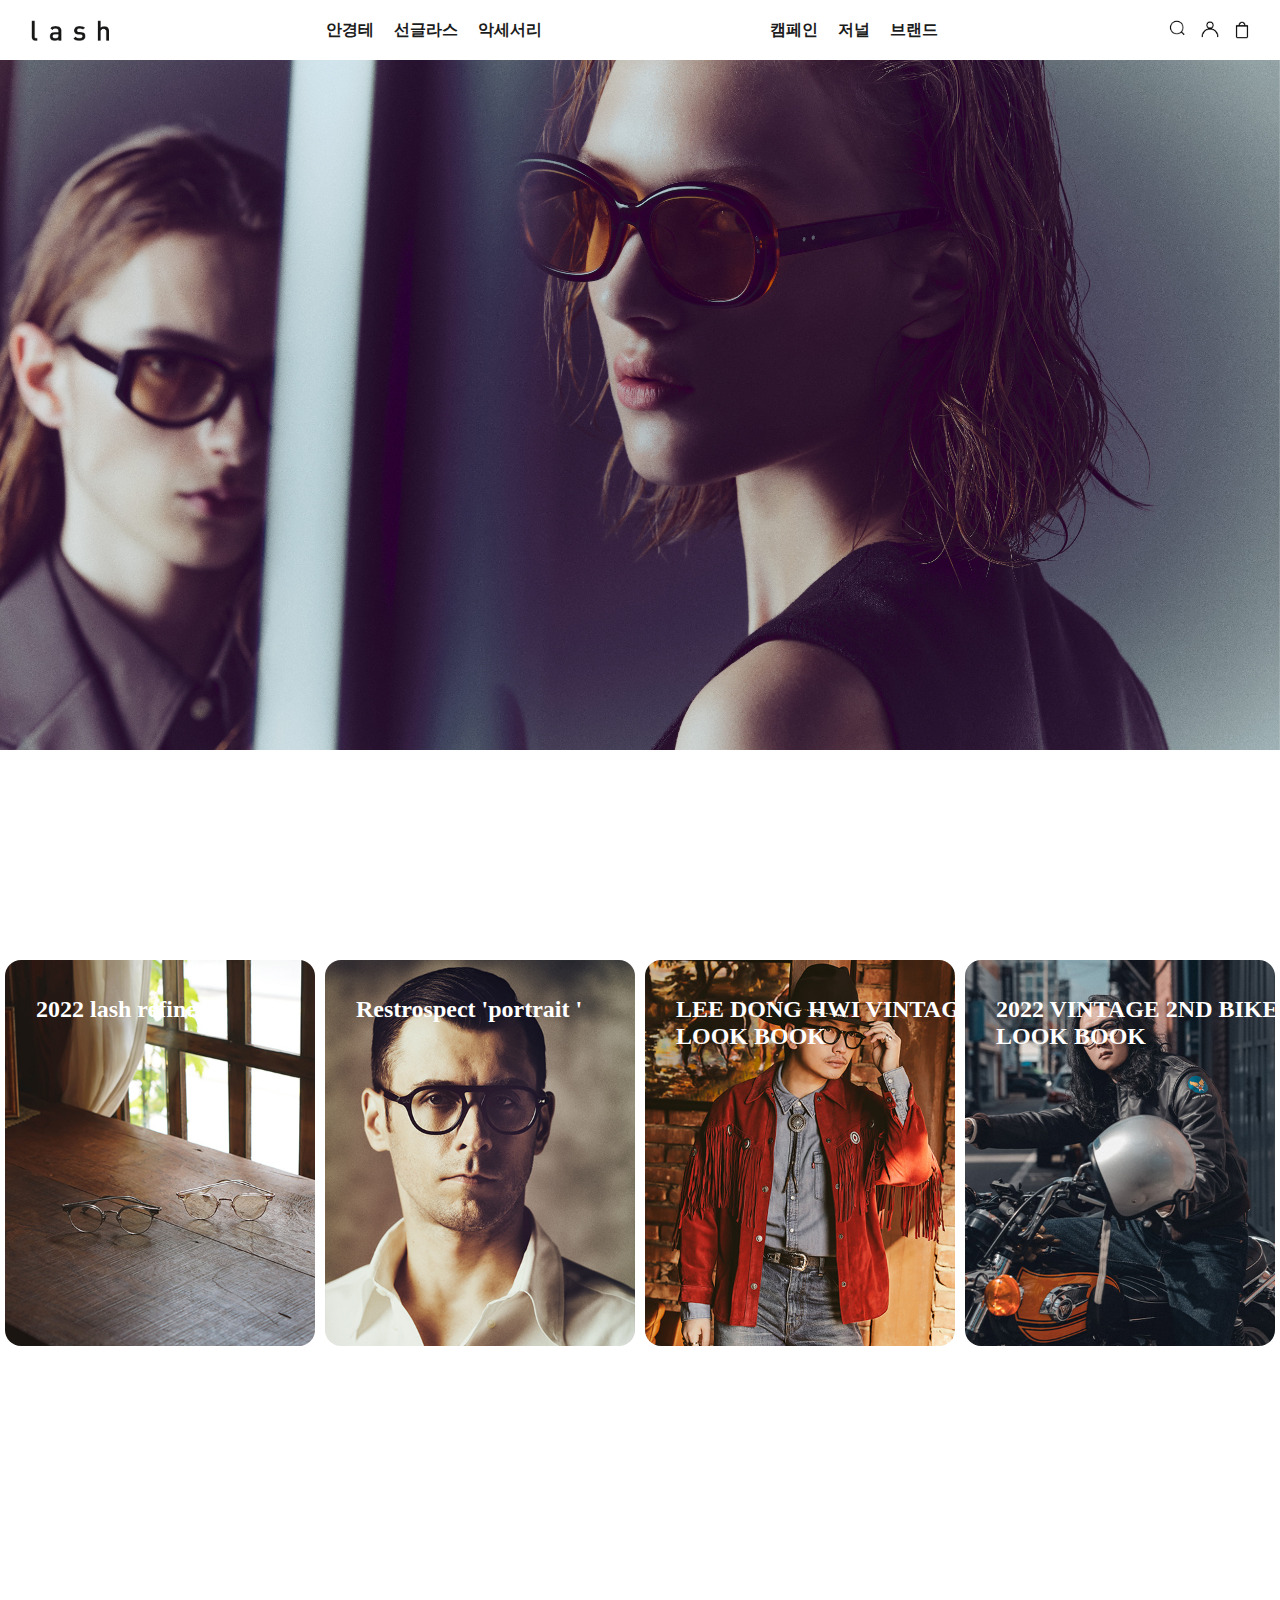
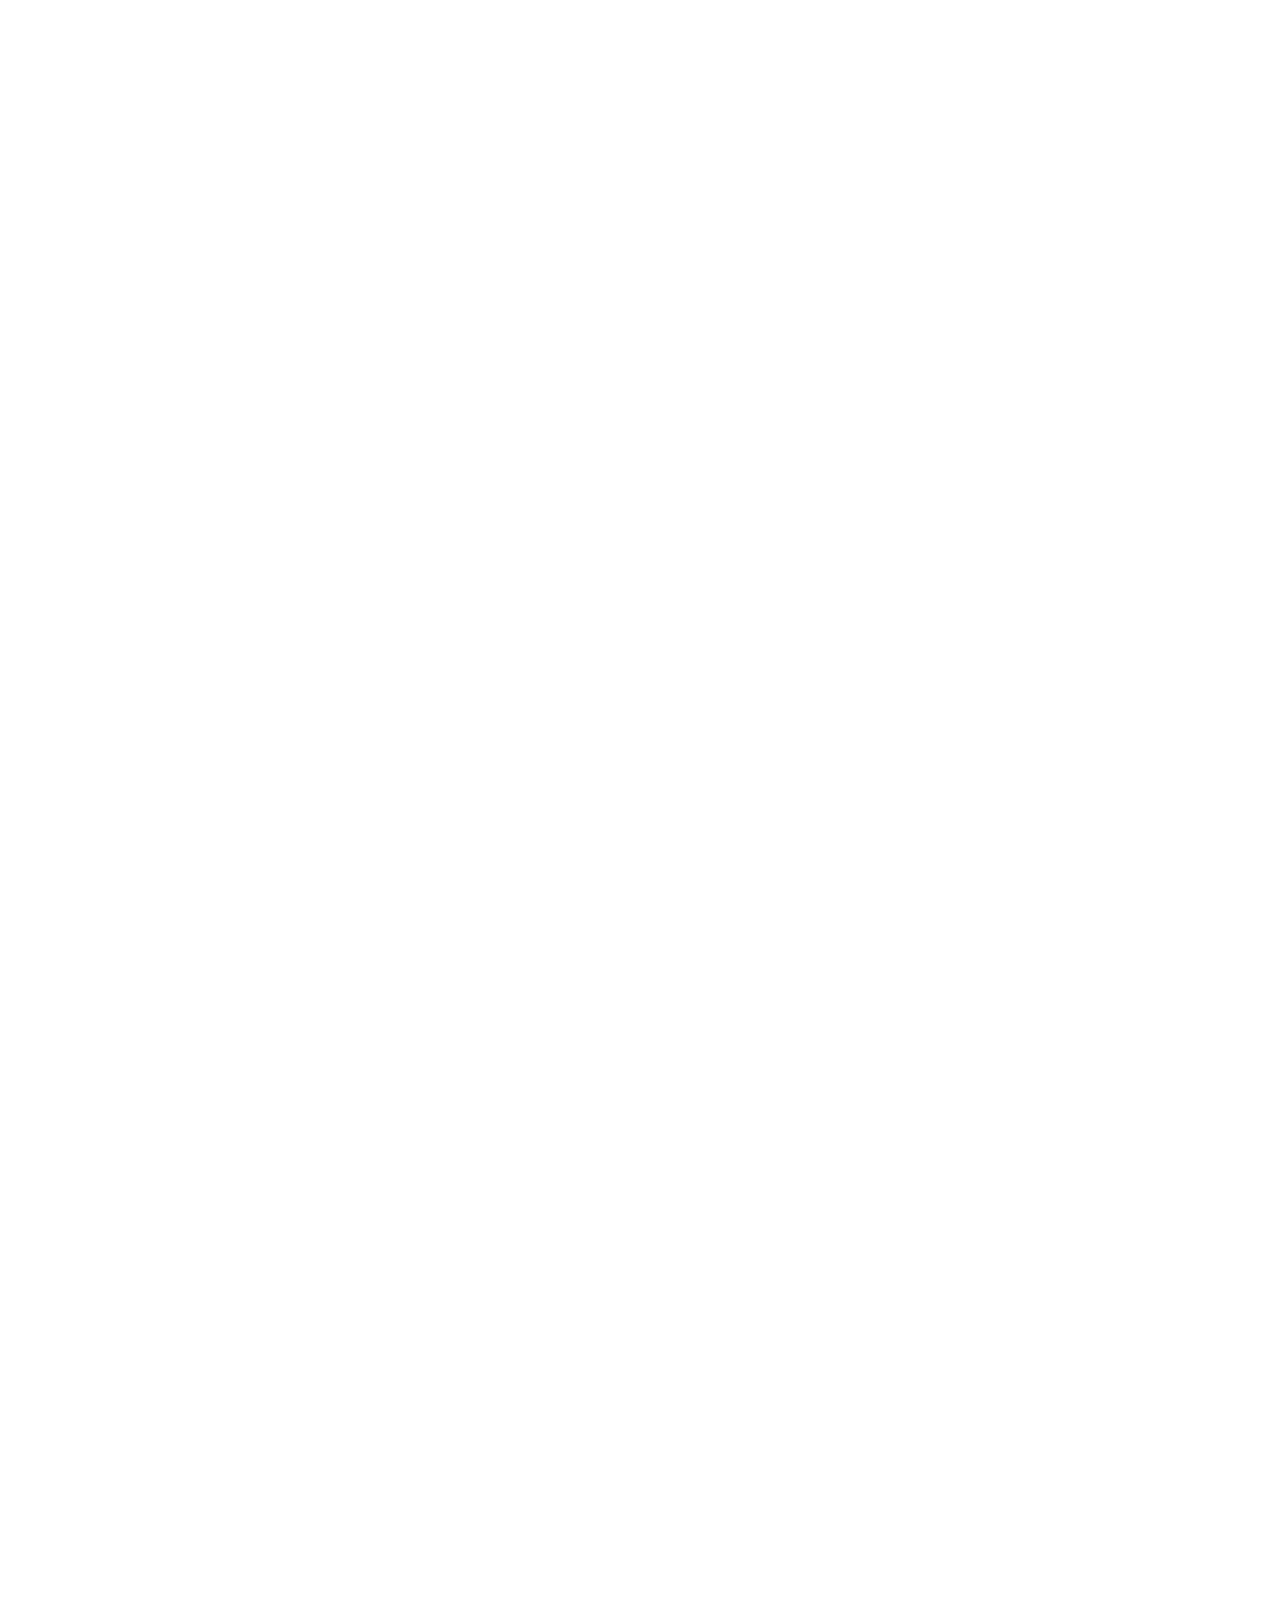
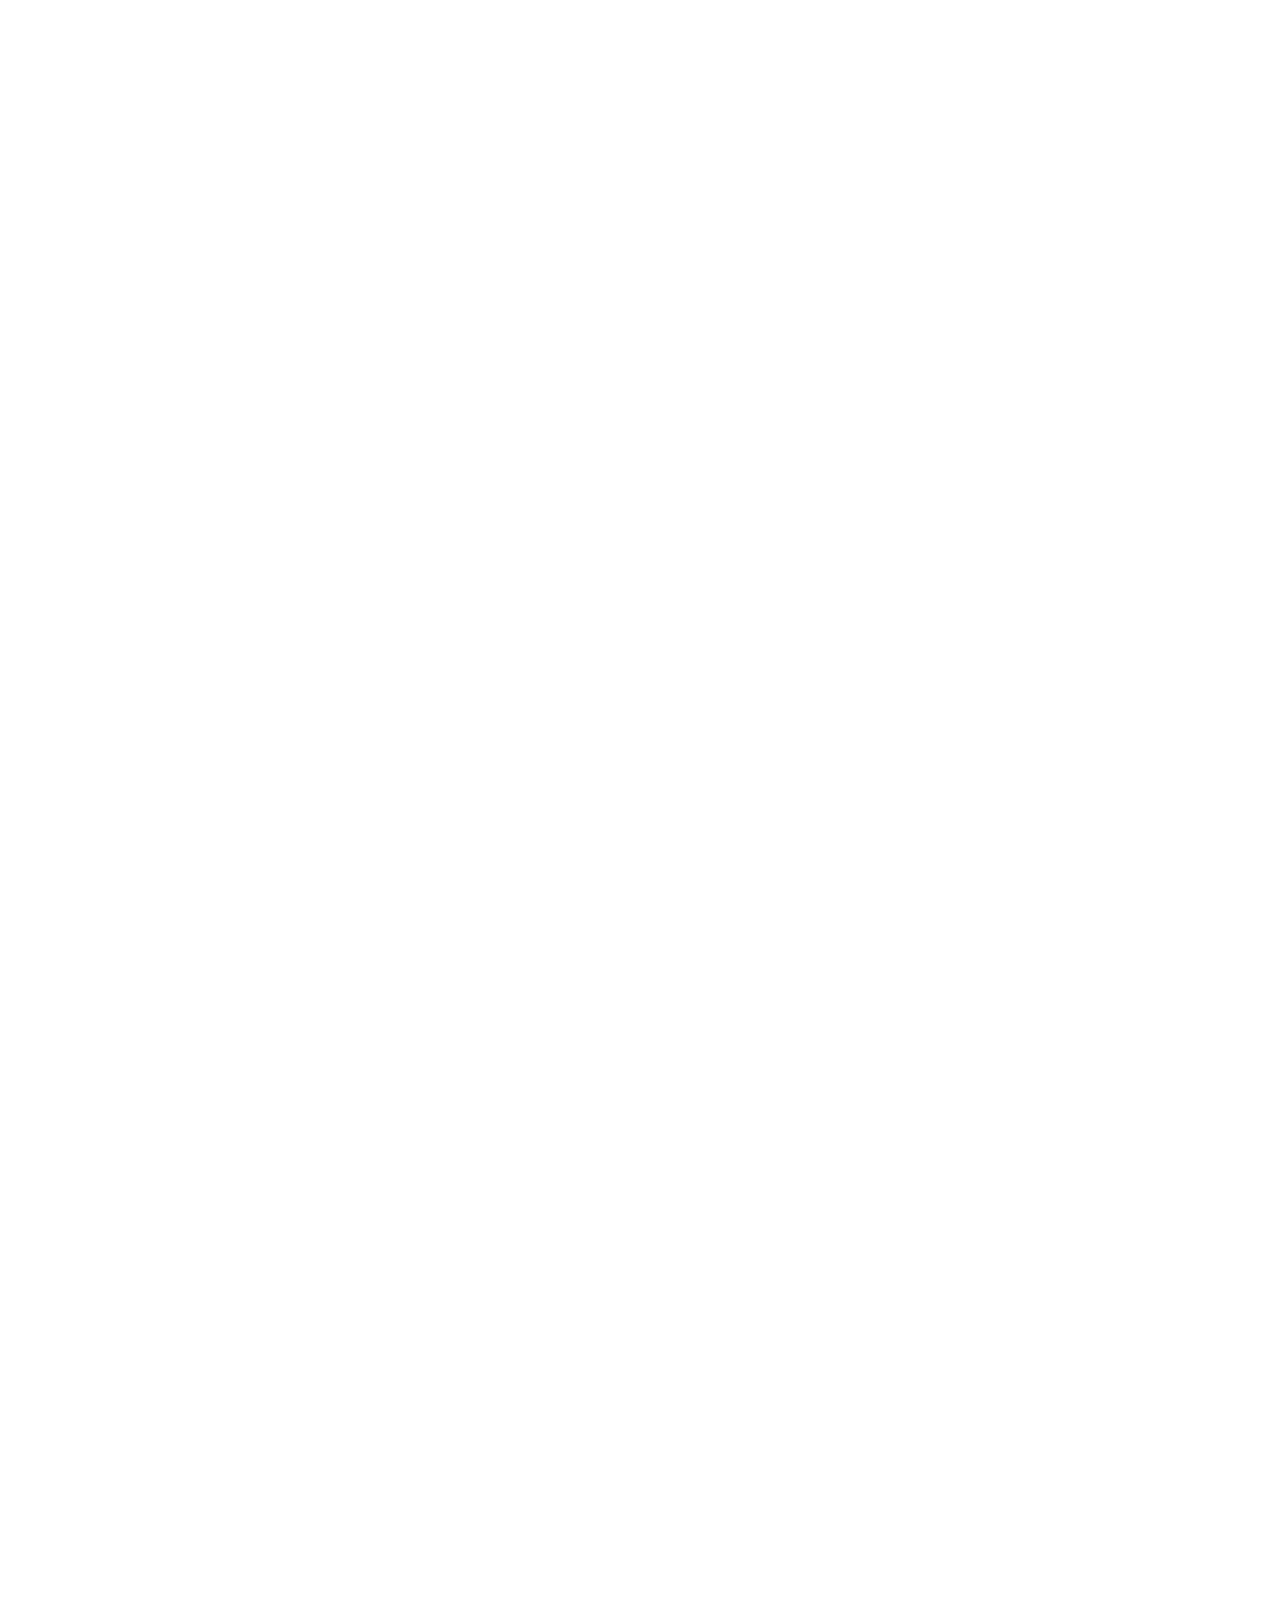
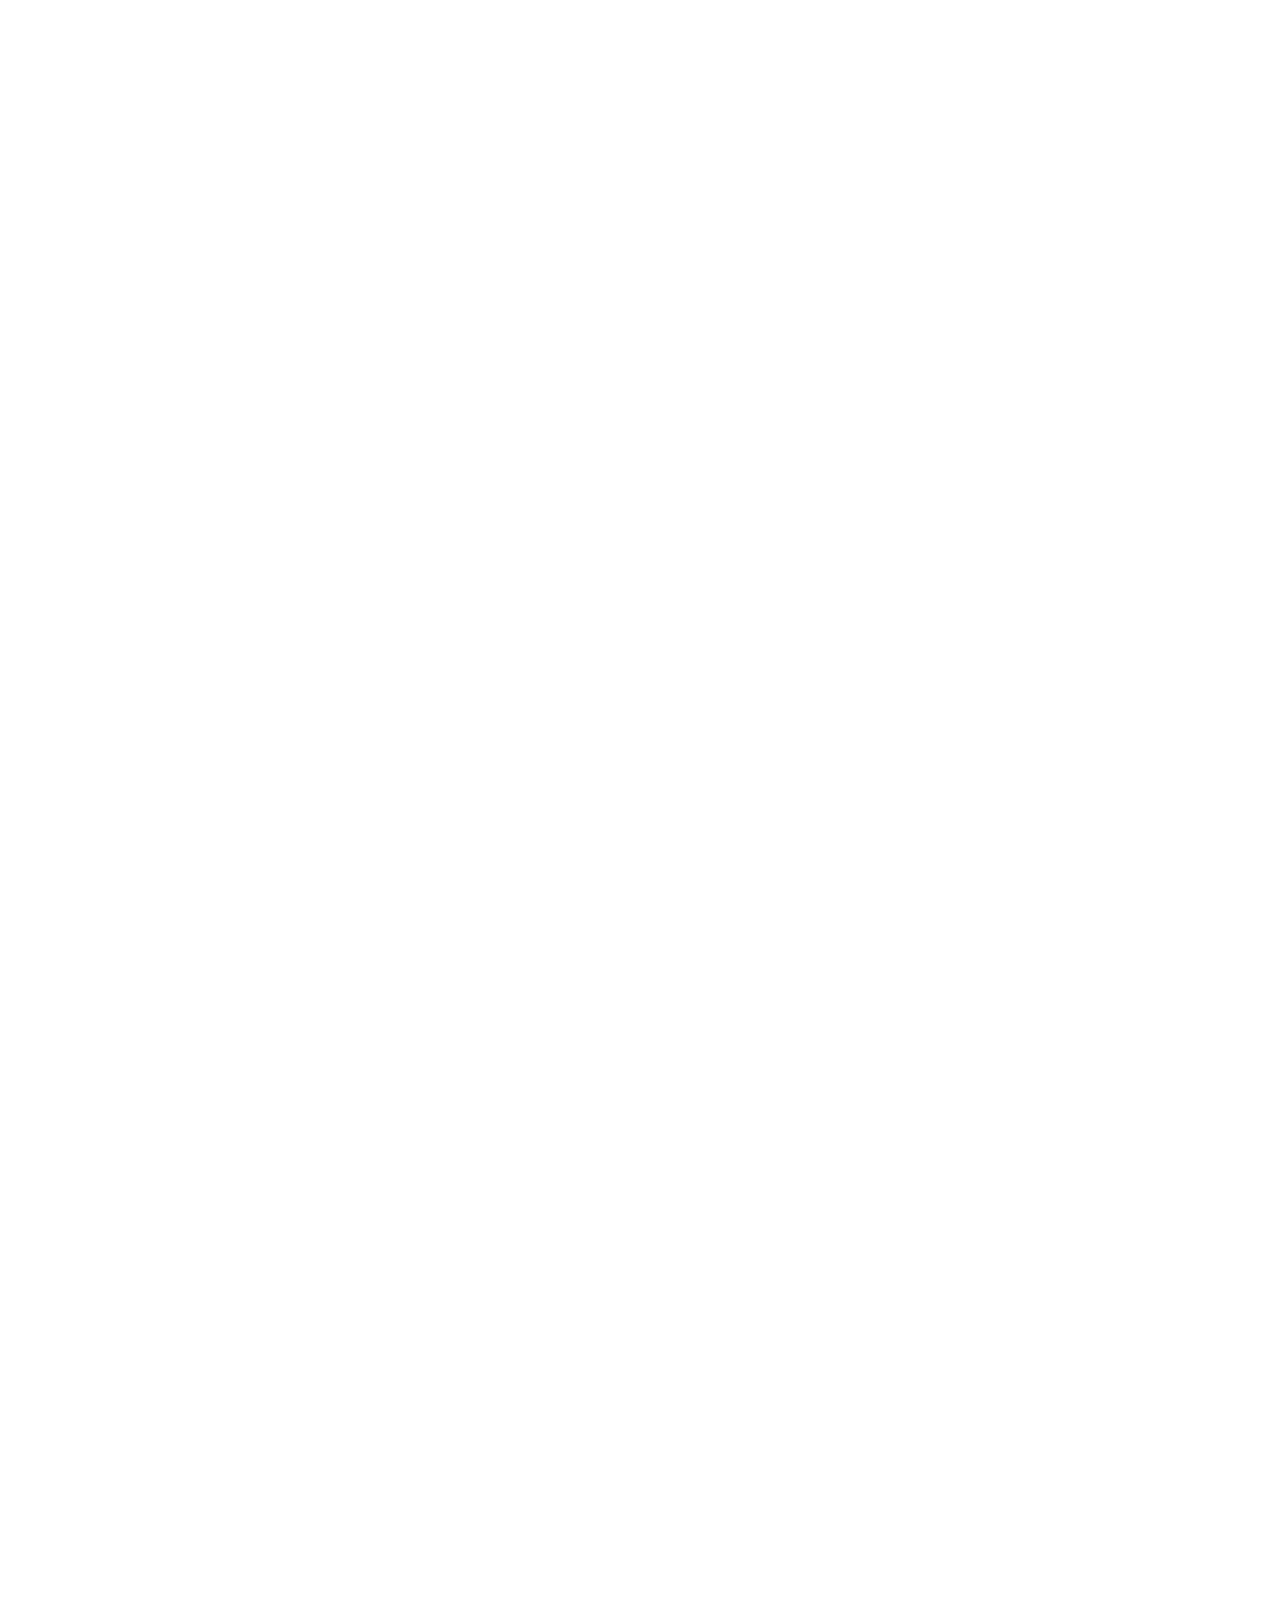
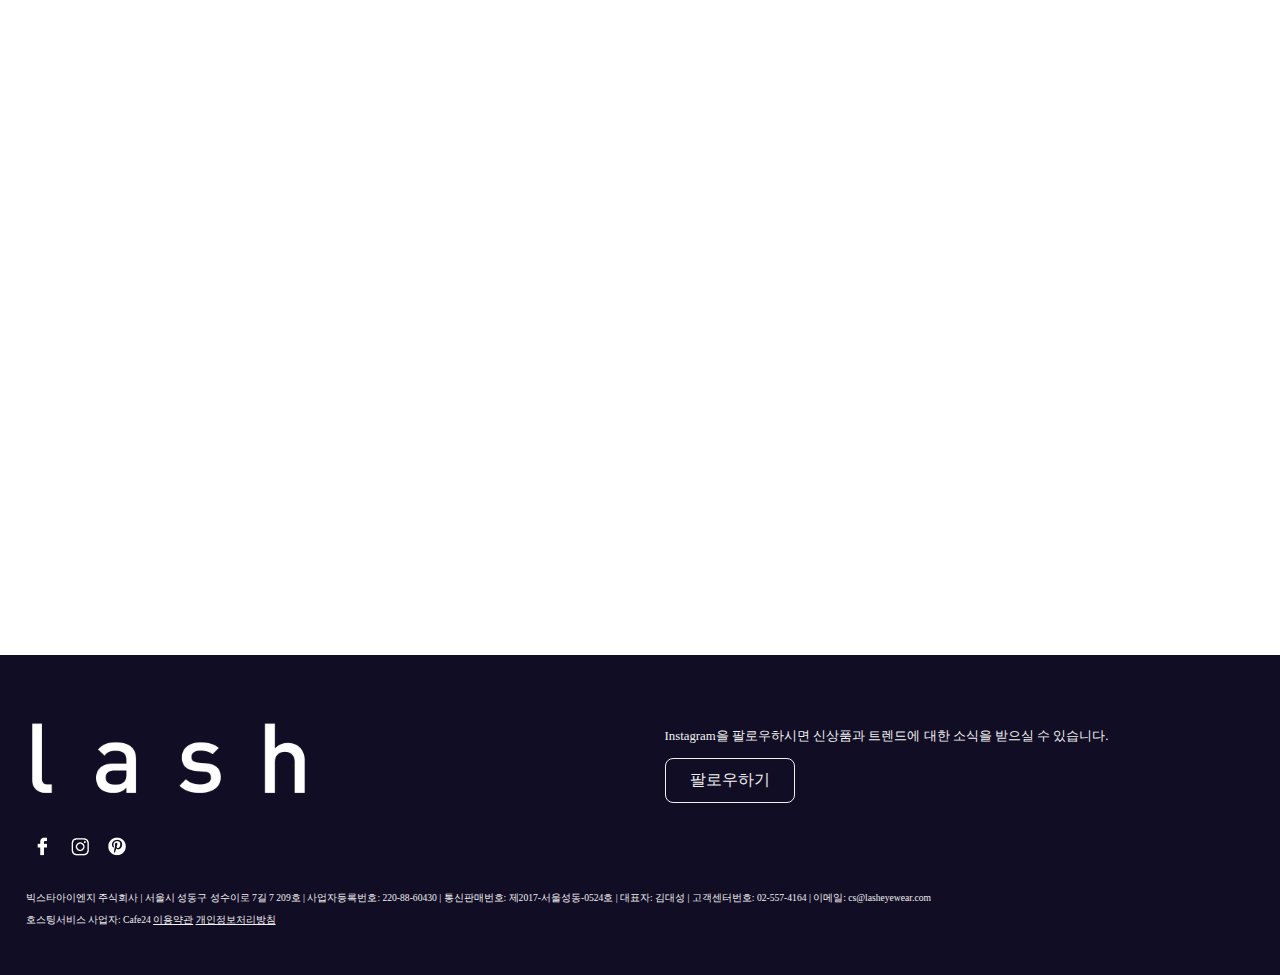
==== index.html @ 587b7418 "file upload" ====
<!DOCTYPE html>
<html lang="ko">
<head>
  <meta charset="UTF-8">
  <meta http-equiv="X-UA-Compatible" content="IE=edge">
  <meta name="viewport" content="width=device-width, initial-scale=1.0">
  <link rel="stylesheet" href="./css/style.css">
  <title>LASH 래쉬 &#124; </title>
</head>
<body>
  <header class="header">
    <div class="header__inner">
      <h1 class="header__logo">
        <img class="header__logo--img" src="./images/lash_logo.png" alt="lash">
      </h1>
      <nav class="header__nav1">
        <a href="" class="header__nav1--item">안경테</a>
        <a href="" class="header__nav1--item">선글라스</a>
        <a href="" class="header__nav1--item">악세서리</a>
      </nav>
      <nav class="header__nav2">
        <a href="" class="header__nav2--item">캠페인</a>
        <a href="" class="header__nav2--item">저널</a>
        <a href="" class="header__nav2--item">브랜드</a>
      </nav>
      <div class="header__utill">
        <div class="header__utill--search">
          <a href="">
            <span class="hidden">검색</span>
            <img class="utill-img" src="./images/search.png" alt="">
          </a>
        </div>
        <a href="" class="header__utill--member">
          <span class="hidden">내 정보 보기</span>
          <img class="utill-img" src="./images/my.png" alt="">
        </a>
        <a href="" class="header__utill--order">
          <span class="hidden">장바구니</span>
          <img class="utill-img" src="./images/cart.png" alt="">
        </a>
      </div>
    </div>
  </header>
  <main>
    <section>
      <div class="main">
        <div class="main-banner"></div>
        <div class="slide">
          <a href="" class="slide__item">
            <img class="slide__item--img" src="./images/1_new.jpg" alt="">
            <span class="slide__item--text">2022 lash refined</span>
          </a>
          <a href="" class="slide__item">
            <img class="slide__item--img" src="./images/2.jpg" alt="">
            <span class="slide__item--text">Restrospect 	&#39;portrait	&#39;</span>
          </a>
          <a href="" class="slide__item">
            <img class="slide__item--img" src="./images/3.jpg" alt="">
            <span class="slide__item--text">LEE DONG HWI VINTAGE<br>
            LOOK BOOK</span>
          </a>
          <a href="" class="slide__item">
            <img class="slide__item--img" src="./images/4.jpg" alt="">
            <span class="slide__item--text">2022 VINTAGE 2ND BIKE<br>
              LOOK BOOK</span>
          </a>
          <a href="" class="slide__item">
            <img class="slide__item--img" src="./images/5_new.jpg" alt="">
            <span class="slide__item--text">22S&#47;S COLLECTION<br>
              &#39;MODERN UNIFORM	&#39;</span>
          </a>
          <a href="" class="slide__item">
            <img class="slide__item--img" src="./images/6.jpg" alt="">
            <span class="slide__item--text">lasg 2021 SPECIAL<br>
            EDITION &#39;Refined&#39;</span>
          </a>
          <a href="" class="slide__item">
            <img class="slide__item--img" src="./images/7_new.jpg" alt="">
            <span class="slide__item--text">follow us</span>
          </a>
        </div>
      </div>
    </section>
  </main>
  <footer class="footer">
    <div class="footer__inner">
      <div class="footer__flex-box">
        <div class="footer__flex-box--logo">
          <img class="footer__logo--img" src="./images/footer_logo2.png" alt="lash">
        </div>
        <div class="footer__flex-box--follow">
          <p class="follow-text">Instagram을 팔로우하시면 신상품과 트렌드에 대한 소식을 받으실 수 있습니다.</p>
          <a href="" class="follow-btn">
            <span class="hidden">인스타그램 바로가기</span>
            팔로우하기
          </a>
        </div>
      </div>
      <div class="footer__sns">
        <a href="">
          <span class="hidden">페이스북 바로가기</span>
          <img src="./images/footer_fb.png" alt="">
        </a>
        <a href="">
          <span class="hidden">인스타그램 바로가기</span>
          <img src="./images/footer_ins.png" alt="">
        </a>
        <a href="">
          <span class="hidden">핀터레스트 바로가기</span>
          <img src="./images/footer_pt.png" alt="">
        </a>
      </div>
      <div class="footer__info">
        <p class="footer__info--text">
          빅스타아이엔지 주식회사 | 서울시 성동구 성수이로 7길 7 209호 | 사업자등록번호: 220-88-60430 | 통신판매번호: 제2017-서울성동-0524호 | 대표자: 김대성 | 고객센터번호: 02-557-4164 | 이메일: cs@lasheyewear.com
        </p>
        <p class="footer__info--text">
          호스팅서비스 사업자: Cafe24 <a href="" class="footer__info--link">이용약관</a> <a href="" class="footer__info--link">개인정보처리방침</a>
        </p>
      </div>
    </div>
  </footer>

  <script src="./js/main.js"></script>
</body>
</html>
---- css/style.css ----
* {
  box-sizing: border-box;
}

body {
  overflow-x: hidden;
  position: relative;
  margin: 0;
  padding: 0;
  color: #1b1c1c;
}

a {
  color: #1b1c1c;
  text-decoration: none;
}

.hidden {
  overflow: hidden;
  position: absolute;
  width: 1px;
  height: 1px;
  margin: -1px;
  clip-path: polygon(0 0, 0 0, 0 0);
}

.fixed {
  position: fixed;
  top: -520px;
}

.static {
  position: static;
}

.header {
  width: 100%;
  height: 60px;
}
.header__inner {
  display: flex;
  justify-content: space-between;
  align-items: center;
  width: 100%;
  height: 100%;
  padding: 5px 2vw;
}
.header__logo {
  width: 7vw;
  margin: 0;
}
.header__logo--img {
  width: 100%;
}
.header__nav1--item {
  padding-right: 1em;
  font-weight: bold;
}
.header__nav2--item {
  padding-right: 1em;
  font-weight: bold;
}
.header__utill {
  display: flex;
  justify-content: space-between;
  width: 7vw;
  height: 100%;
}
.header__utill--search {
  display: flex;
  align-items: center;
}
.header__utill--search .utill-img {
  width: 1.5rem;
}
.header__utill--member {
  display: flex;
  align-items: center;
}
.header__utill--member .utill-img {
  width: 1.5rem;
}
.header__utill--order {
  display: flex;
  align-items: center;
}
.header__utill--order .utill-img {
  width: 1.5rem;
}

.main-banner {
  width: 100%;
  height: 100vh;
  background: url(../images//lash_main.jpg) no-repeat;
  background-size: contain;
}

.slide {
  display: flex;
  width: 175%;
  margin-left: 0;
}
.slide__item {
  display: block;
  position: relative;
  width: 25%;
  height: 499px;
  padding: 0 5px;
  box-sizing: border-box;
}
.slide__item:hover::after {
  content: "";
  display: block;
  position: absolute;
  top: 0;
  left: 0;
  width: 100%;
  height: 100%;
  background-color: rgba(255, 255, 255, 0.397);
}
.slide__item--img {
  width: 100%;
  border-radius: 1em;
}
.slide__item--text {
  position: absolute;
  top: 1.5em;
  left: 1.5em;
  width: calc(100% - 10px);
  font-size: 1.5rem;
  font-weight: 900;
  color: #fff;
}

.footer {
  height: 320px;
  background-color: #110d24;
}
.footer__inner {
  width: 100%;
  height: 100%;
  padding: 2rem 2vw;
}
.footer__flex-box {
  display: flex;
  justify-content: space-between;
  width: 100%;
}
.footer__flex-box--logo {
  width: 48%;
}
.footer__flex-box--logo .footer__logo--img {
  width: 350px;
  margin-left: -1.5em;
}
.footer__flex-box--follow {
  display: flex;
  flex-direction: column;
  justify-content: center;
  align-items: flex-start;
  width: 48%;
  color: #f1f1f2;
}
.footer__flex-box--follow .follow-text {
  font-size: 0.8rem;
}
.footer__flex-box--follow .follow-btn {
  padding: 0.7em 1.5em;
  border: 1px solid #f1f1f2;
  border-radius: 0.5em;
  color: #f1f1f2;
}
.footer__sns {
  padding: 0 0 1rem 0;
}
.footer__info--text {
  font-size: 0.6rem;
  color: #f1f1f2;
}
.footer__info--link {
  text-decoration: underline;
  color: #f1f1f2;
}
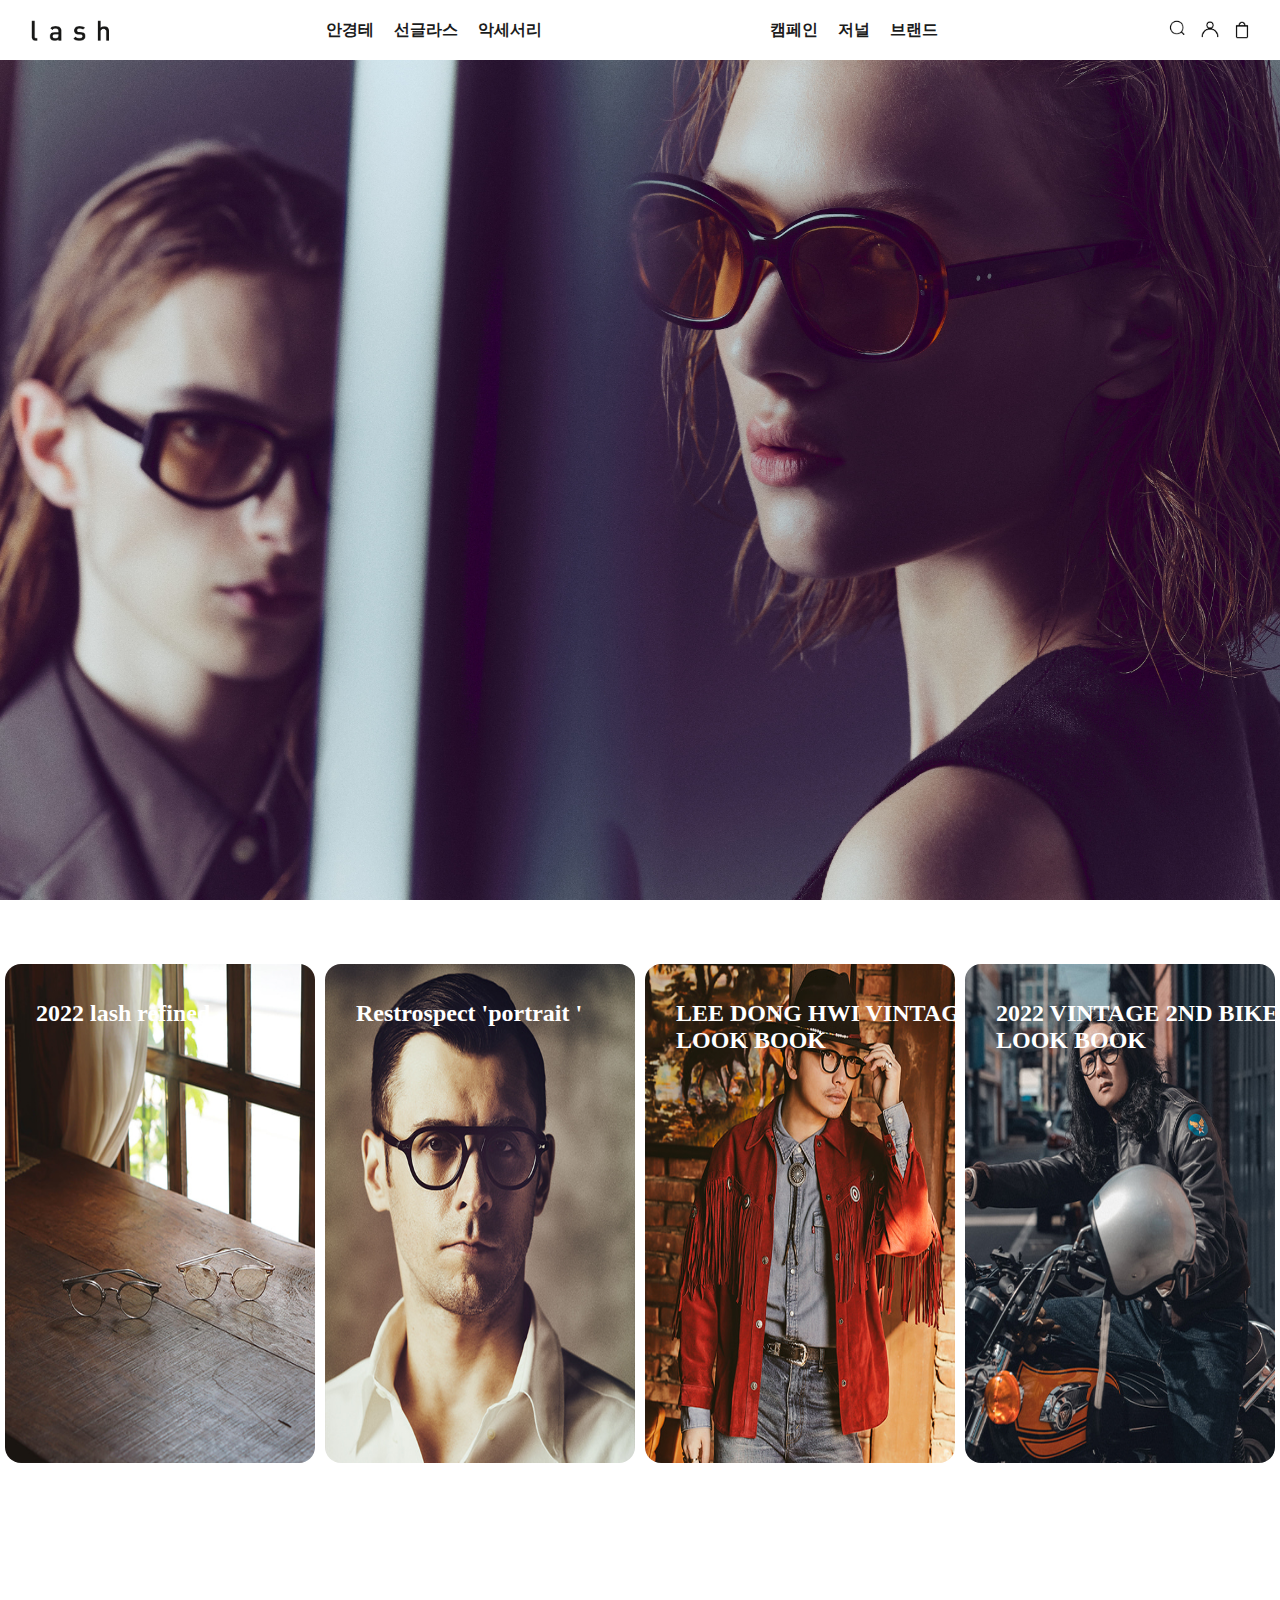
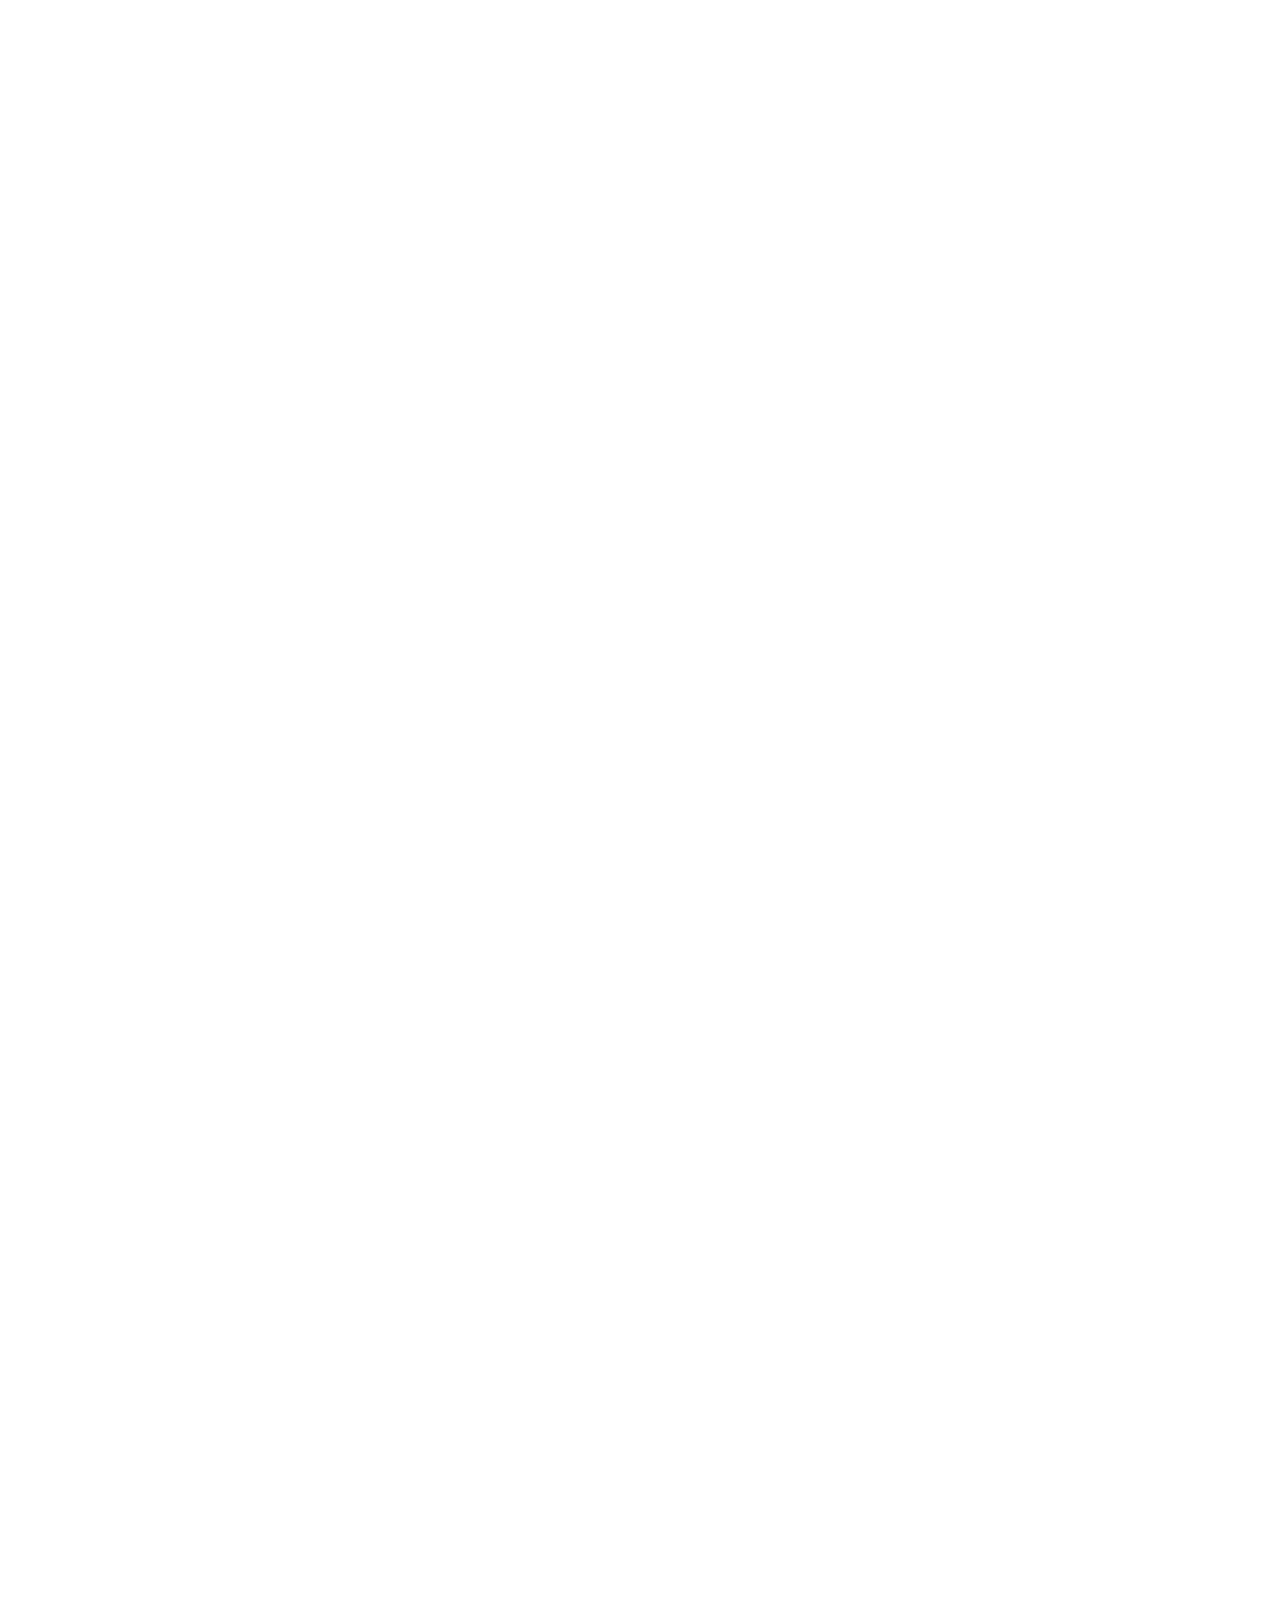
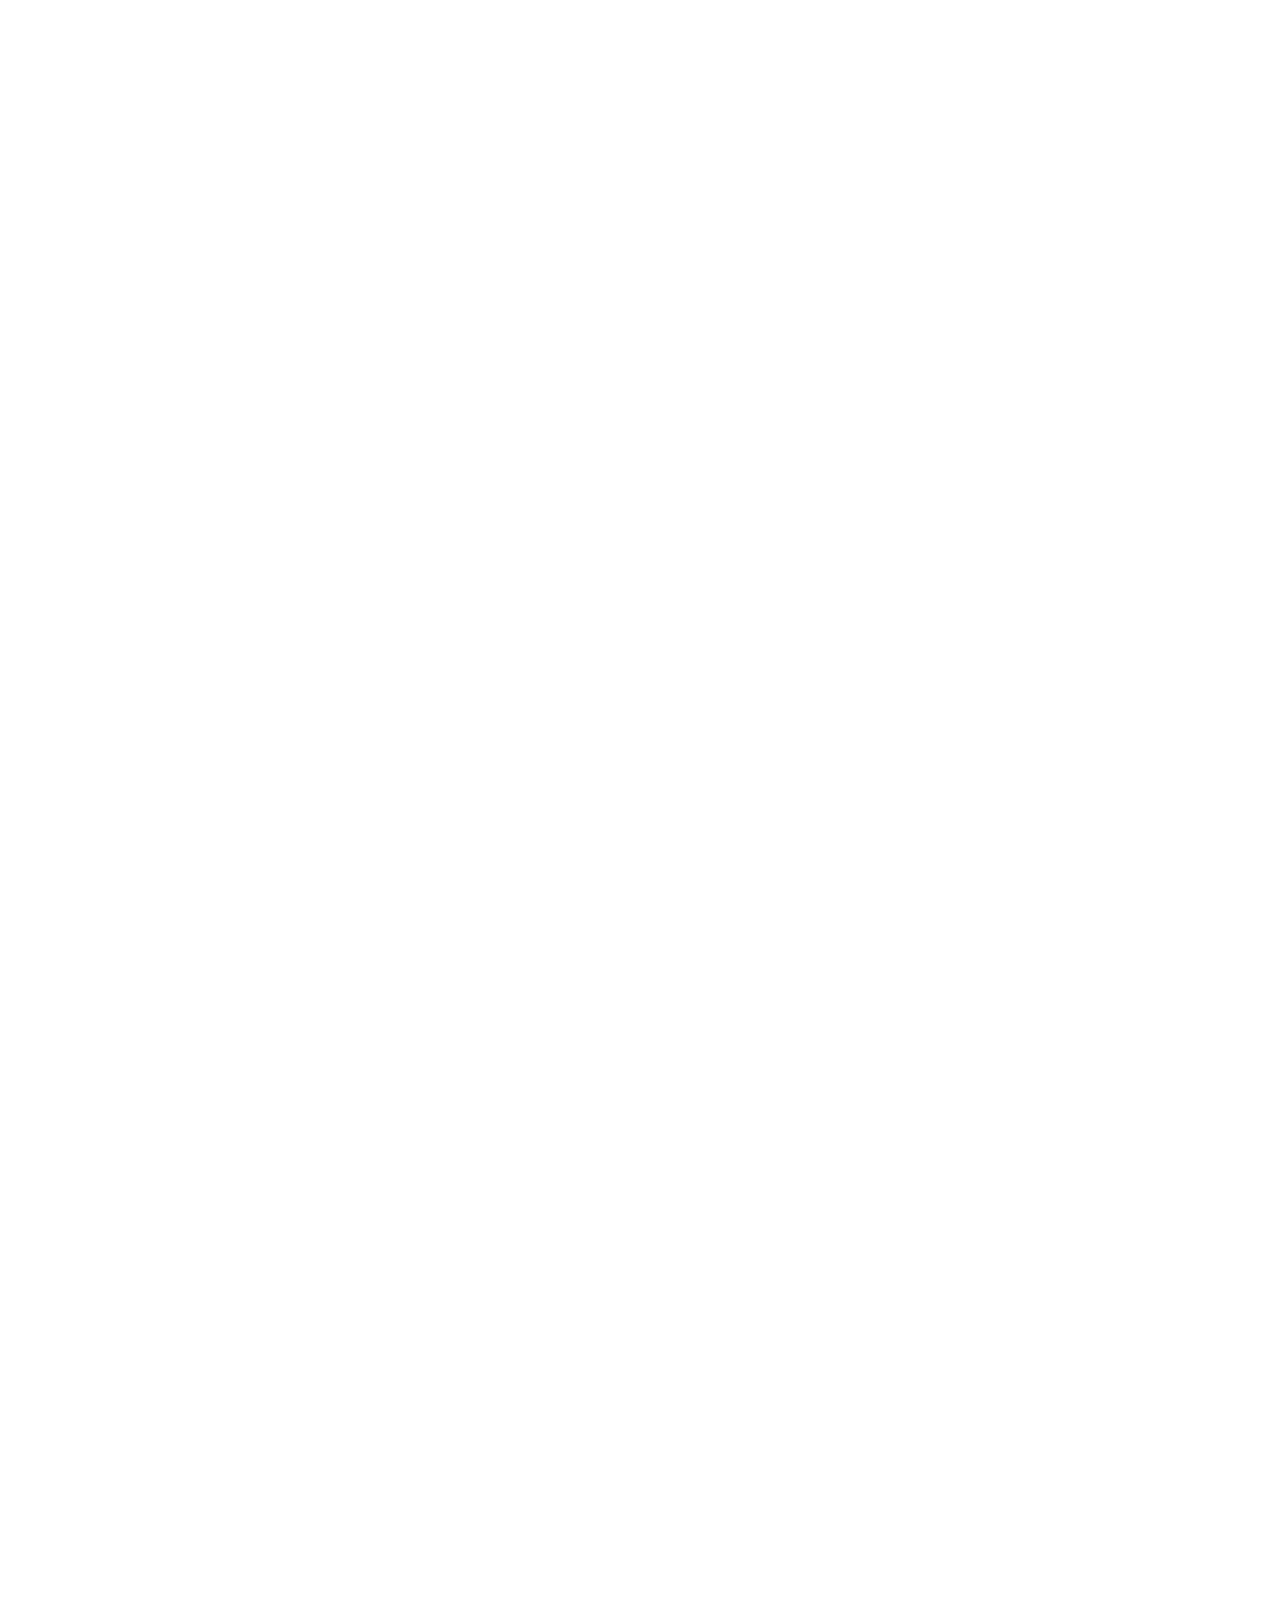
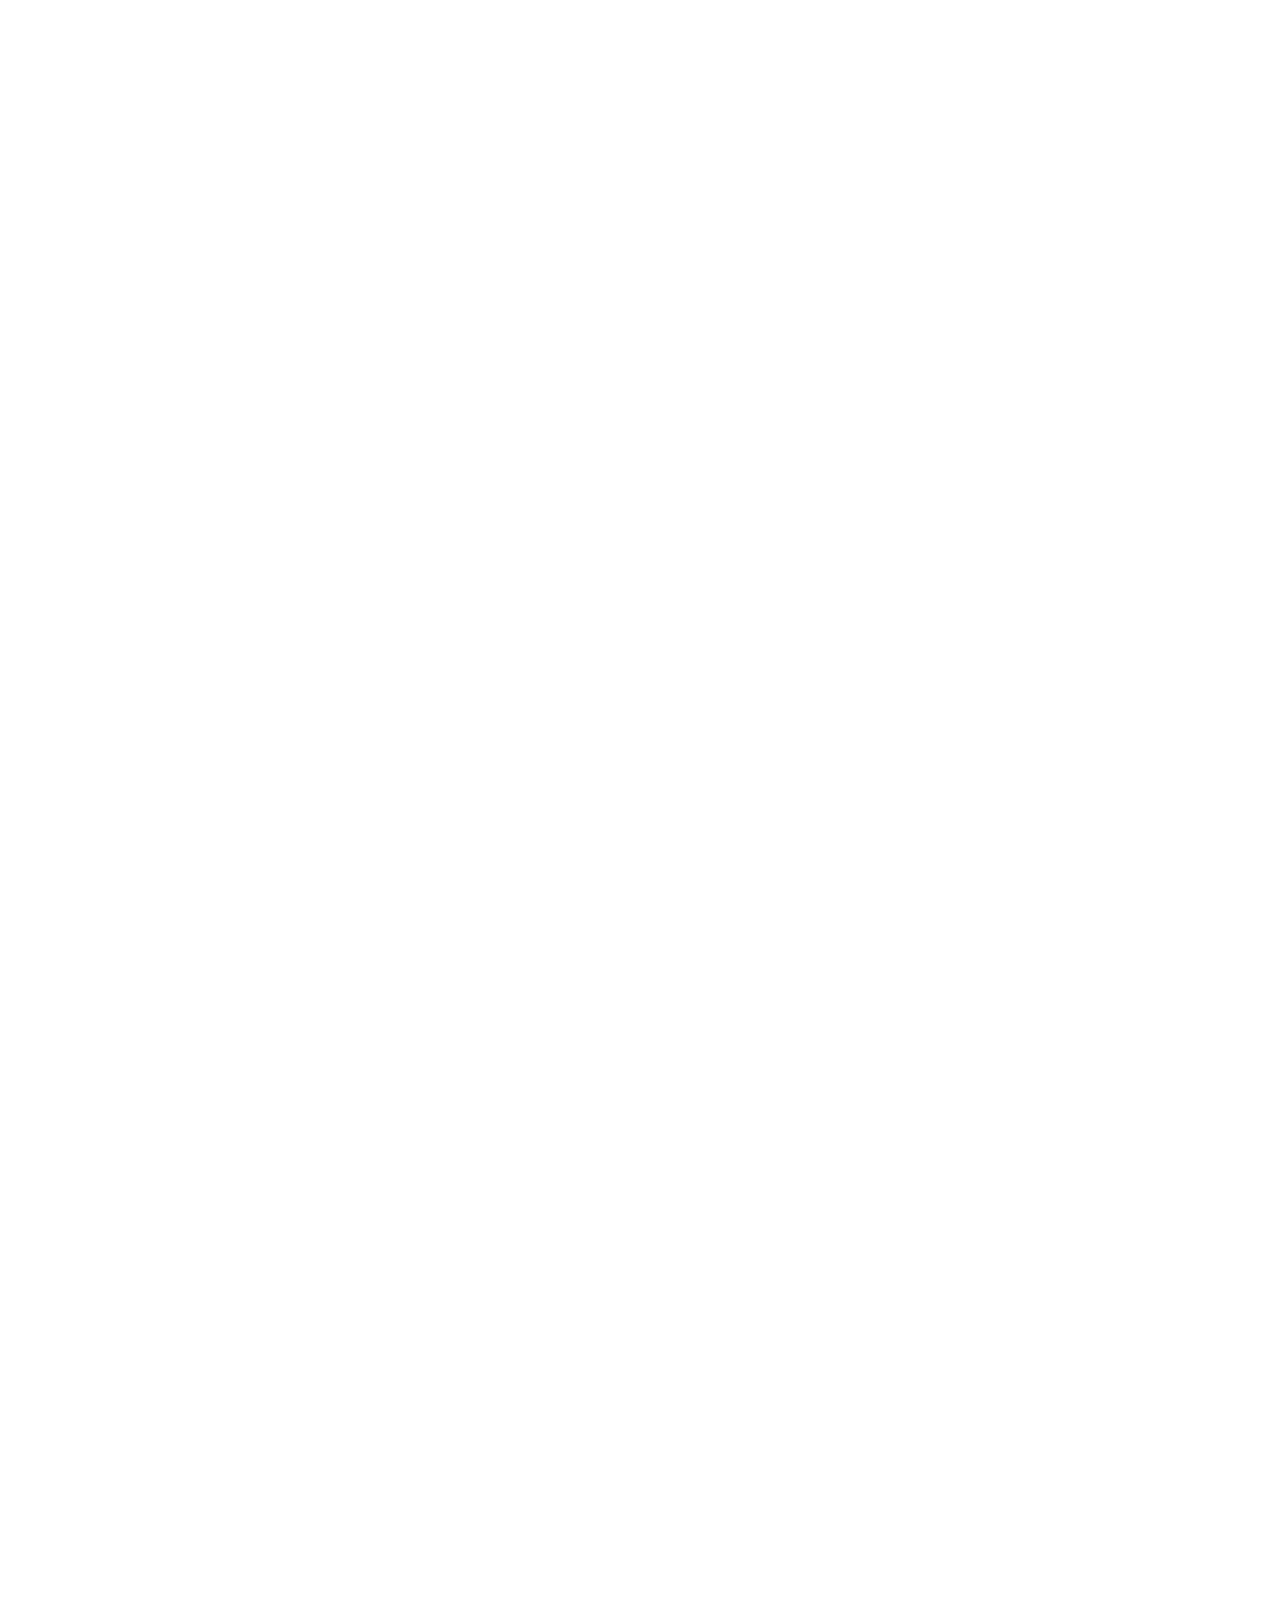
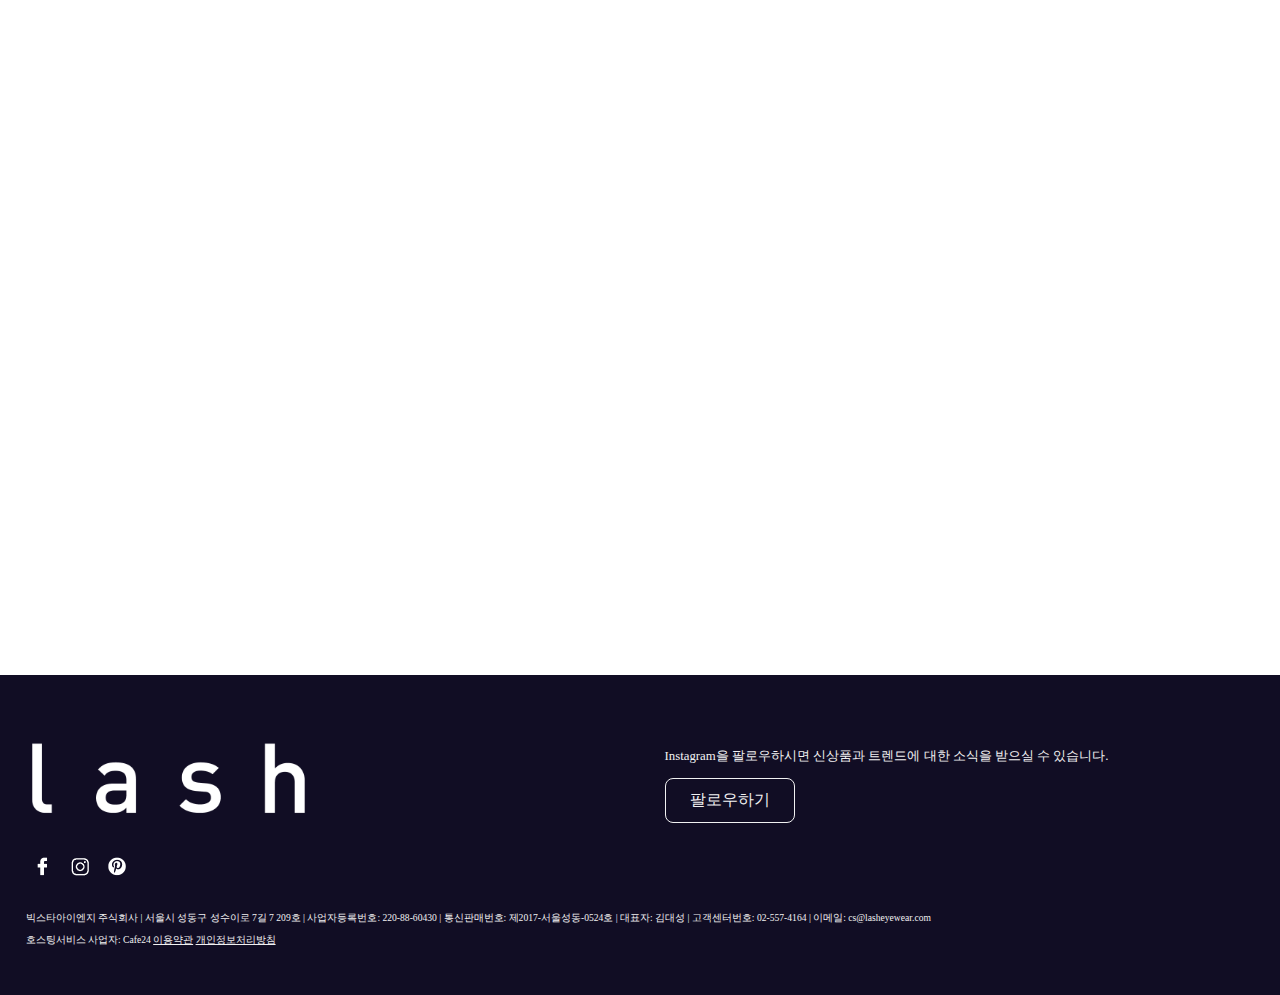
==== commit ce852c51: "file upload, modify" ====
--- a/index.html
+++ b/index.html
@@ -14,7 +14,7 @@
         <img class="header__logo--img" src="./images/lash_logo.png" alt="lash">
       </h1>
       <nav class="header__nav1">
-        <a href="" class="header__nav1--item">안경테</a>
+        <a href="./pages/frame.html" class="header__nav1--item">안경테</a>
         <a href="" class="header__nav1--item">선글라스</a>
         <a href="" class="header__nav1--item">악세서리</a>
       </nav>
--- a/css/style.css
+++ b/css/style.css
@@ -90,9 +90,10 @@
 
 .main-banner {
   width: 100%;
-  height: 100vh;
+  height: calc(100vh - 60px);
   background: url(../images//lash_main.jpg) no-repeat;
-  background-size: contain;
+  background-size: cover;
+  margin-bottom: 4rem;
 }
 
 .slide {
@@ -120,6 +121,7 @@
 }
 .slide__item--img {
   width: 100%;
+  height: 100%;
   border-radius: 1em;
 }
 .slide__item--text {
@@ -180,4 +182,82 @@
 .footer__info--link {
   text-decoration: underline;
   color: #f1f1f2;
+}
+
+.category__inner {
+  display: flex;
+  justify-content: center;
+  padding: 6rem 2vw;
+}
+.category__item {
+  display: block;
+  width: 12.5vw;
+  margin-right: 0.5vw;
+  text-align: center;
+}
+.category__item--img {
+  width: 100%;
+  border-radius: 5px;
+}
+.category__item--img.current-page {
+  border-radius: 5px;
+  border: 1px solid #000;
+}
+.category__item--text {
+  font-size: 0.8rem;
+}
+.current-page .category__item--img {
+  border-radius: 5px;
+  border: 1px solid #000;
+}
+
+.glasses__inner {
+  padding: 0 5px;
+}
+.glasses__count {
+  display: block;
+  margin: 0.5rem 0;
+}
+.glasses__grid-box {
+  display: grid;
+  grid-template-columns: repeat(4, 1fr);
+  gap: 5px;
+  width: 100%;
+}
+
+.item {
+  display: none;
+}
+.item.block {
+  display: block;
+}
+.item__link {
+  display: block;
+}
+.item__img {
+  width: 100%;
+  border-radius: 10px;
+}
+.item__info {
+  display: flex;
+  justify-content: space-between;
+  padding: 0.5rem 0.5rem 0 0.5rem;
+  font-weight: 600;
+}
+.item__info--name {
+  margin: 0 0 0.5em 0;
+}
+.item-color {
+  display: inline-block;
+  width: 12px;
+  height: 12px;
+  padding-bottom: 2.5rem;
+}
+.item__color {
+  padding: 0 0.5rem;
+}
+.item__color--img {
+  width: 100%;
+  border: 1px solid #eee;
+  border-radius: 50%;
 }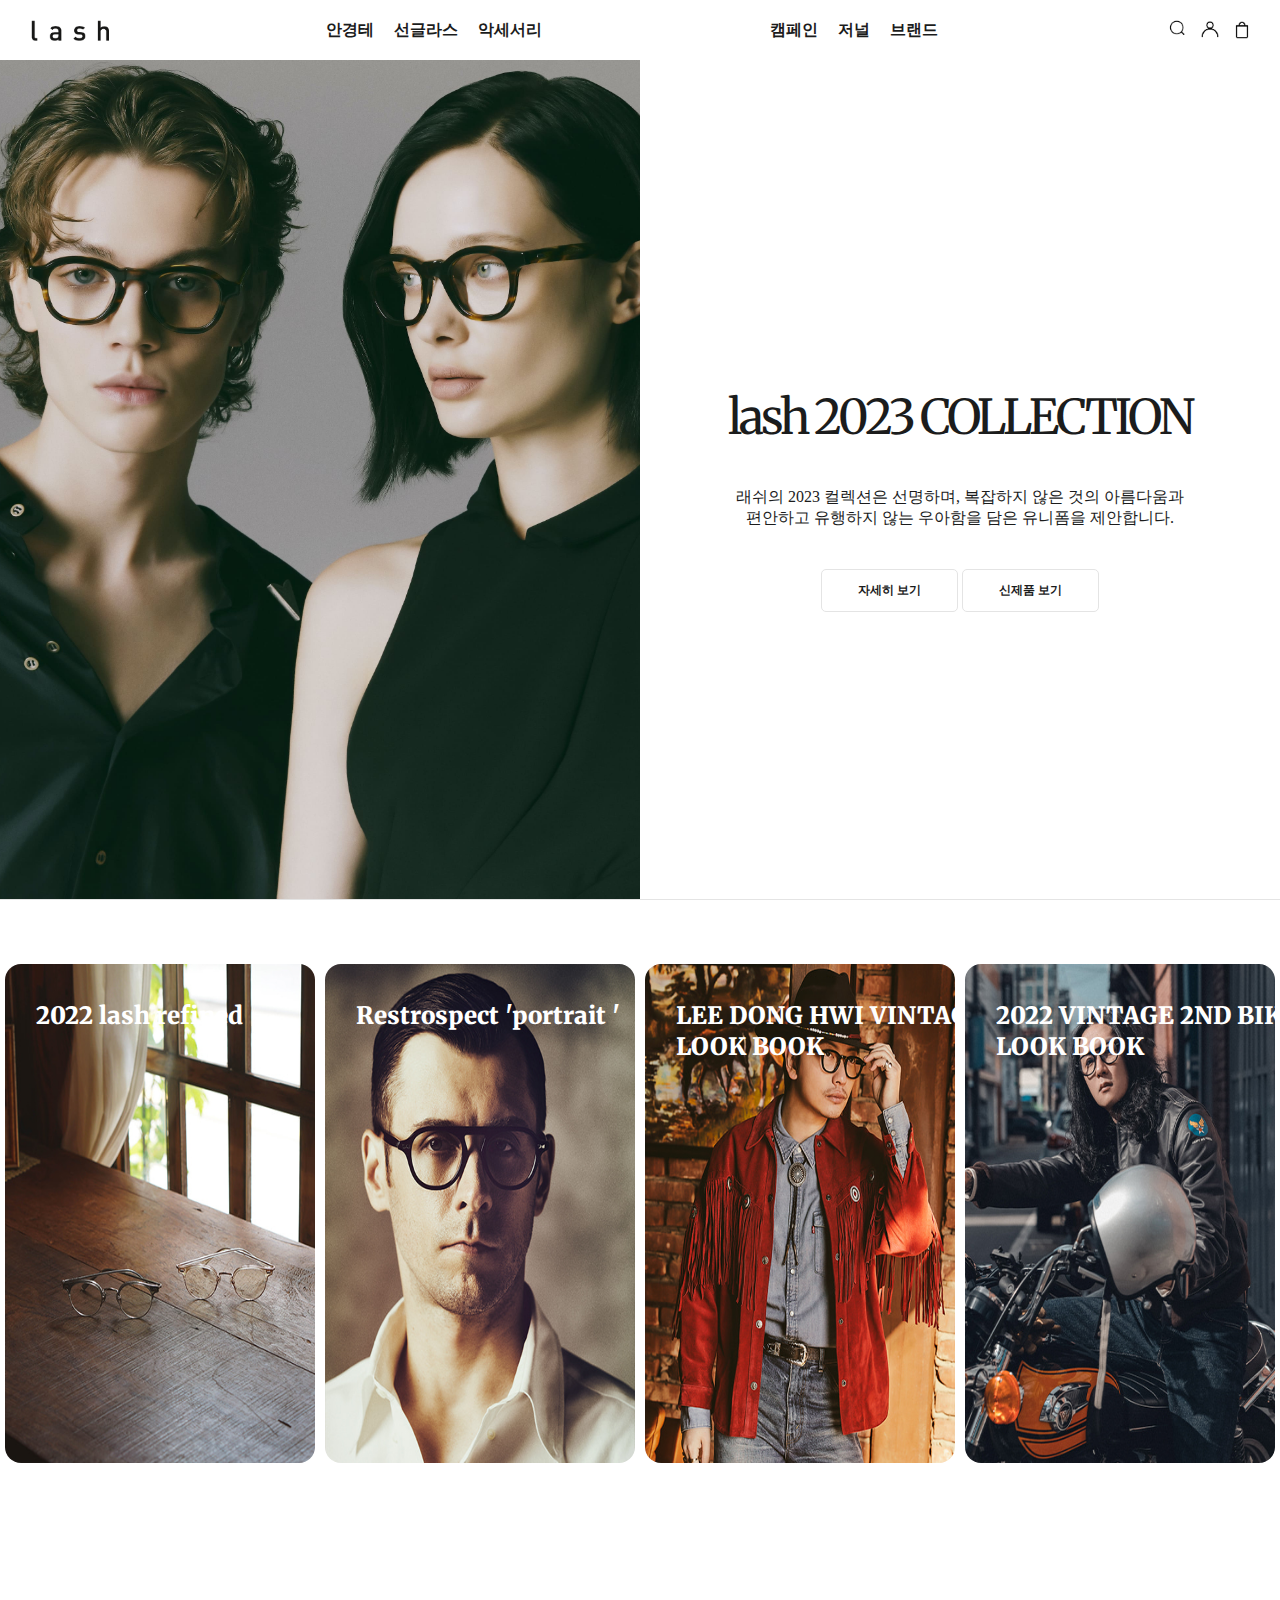
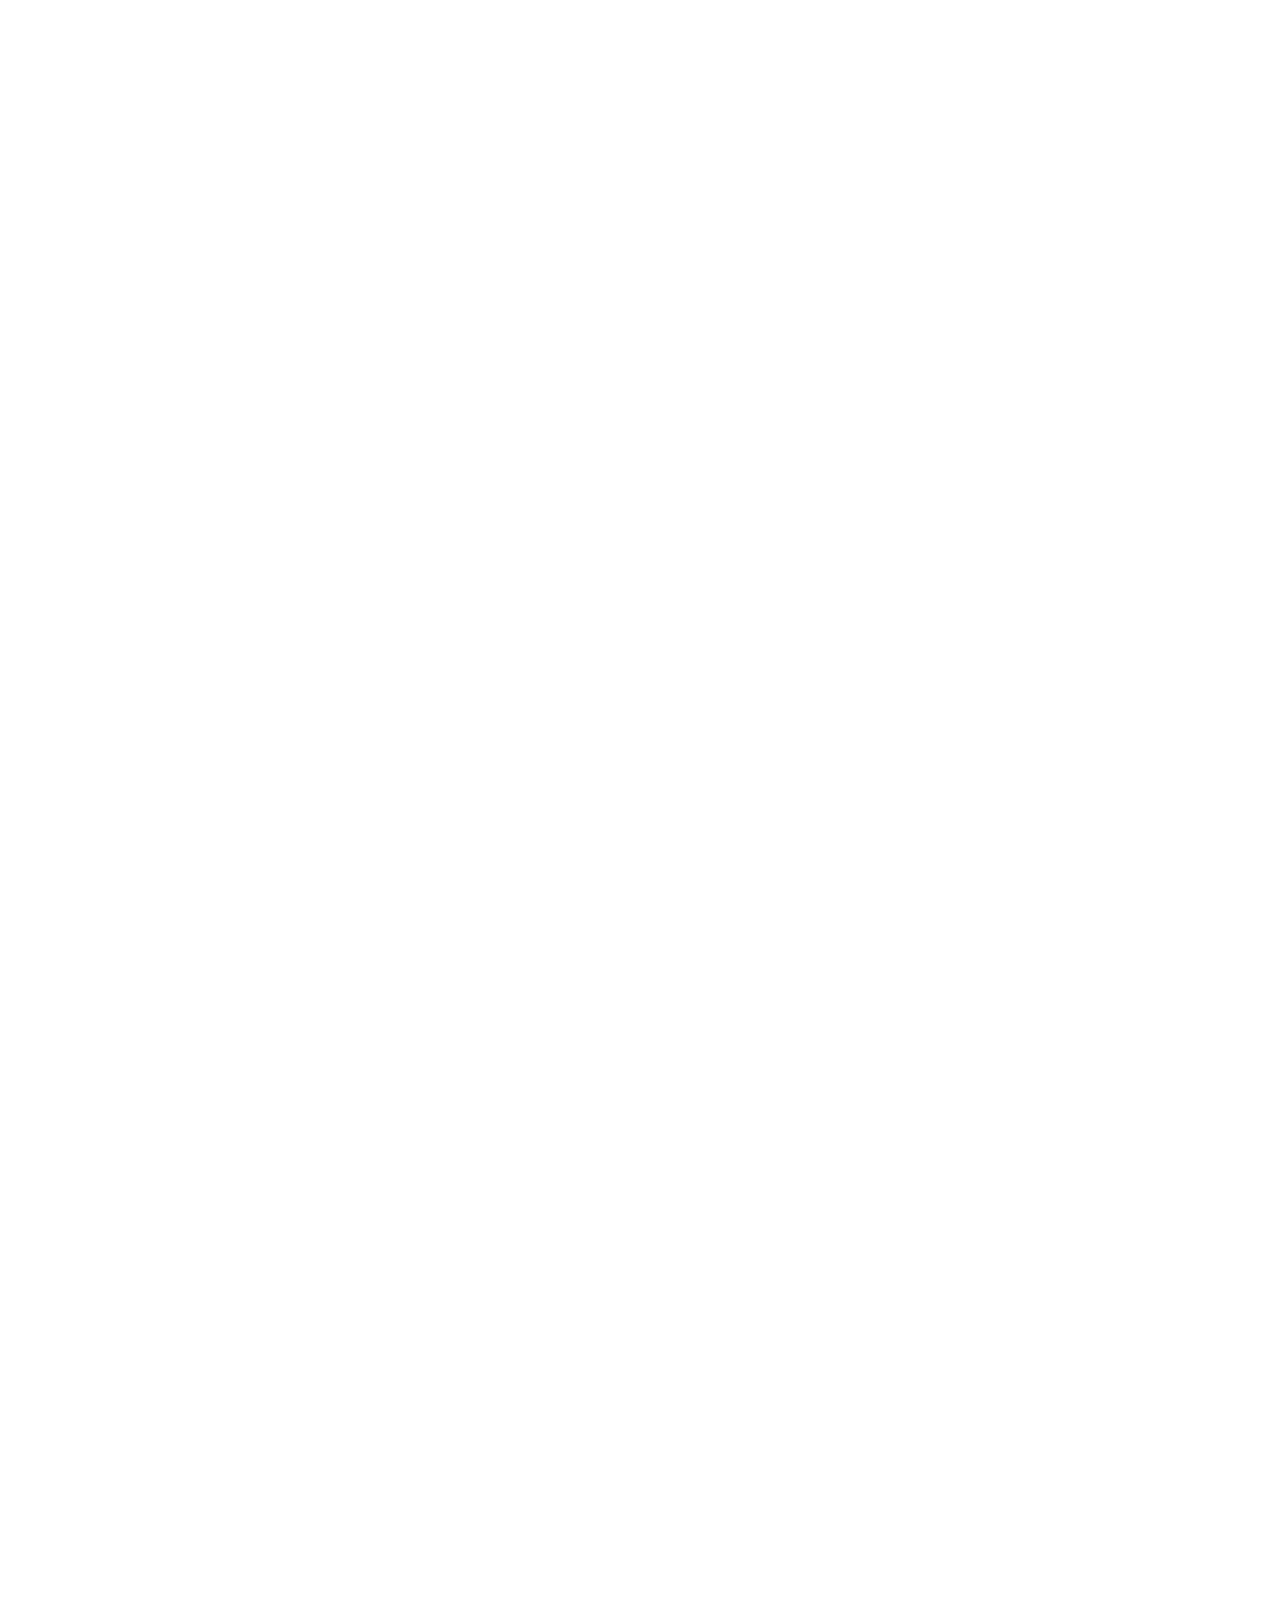
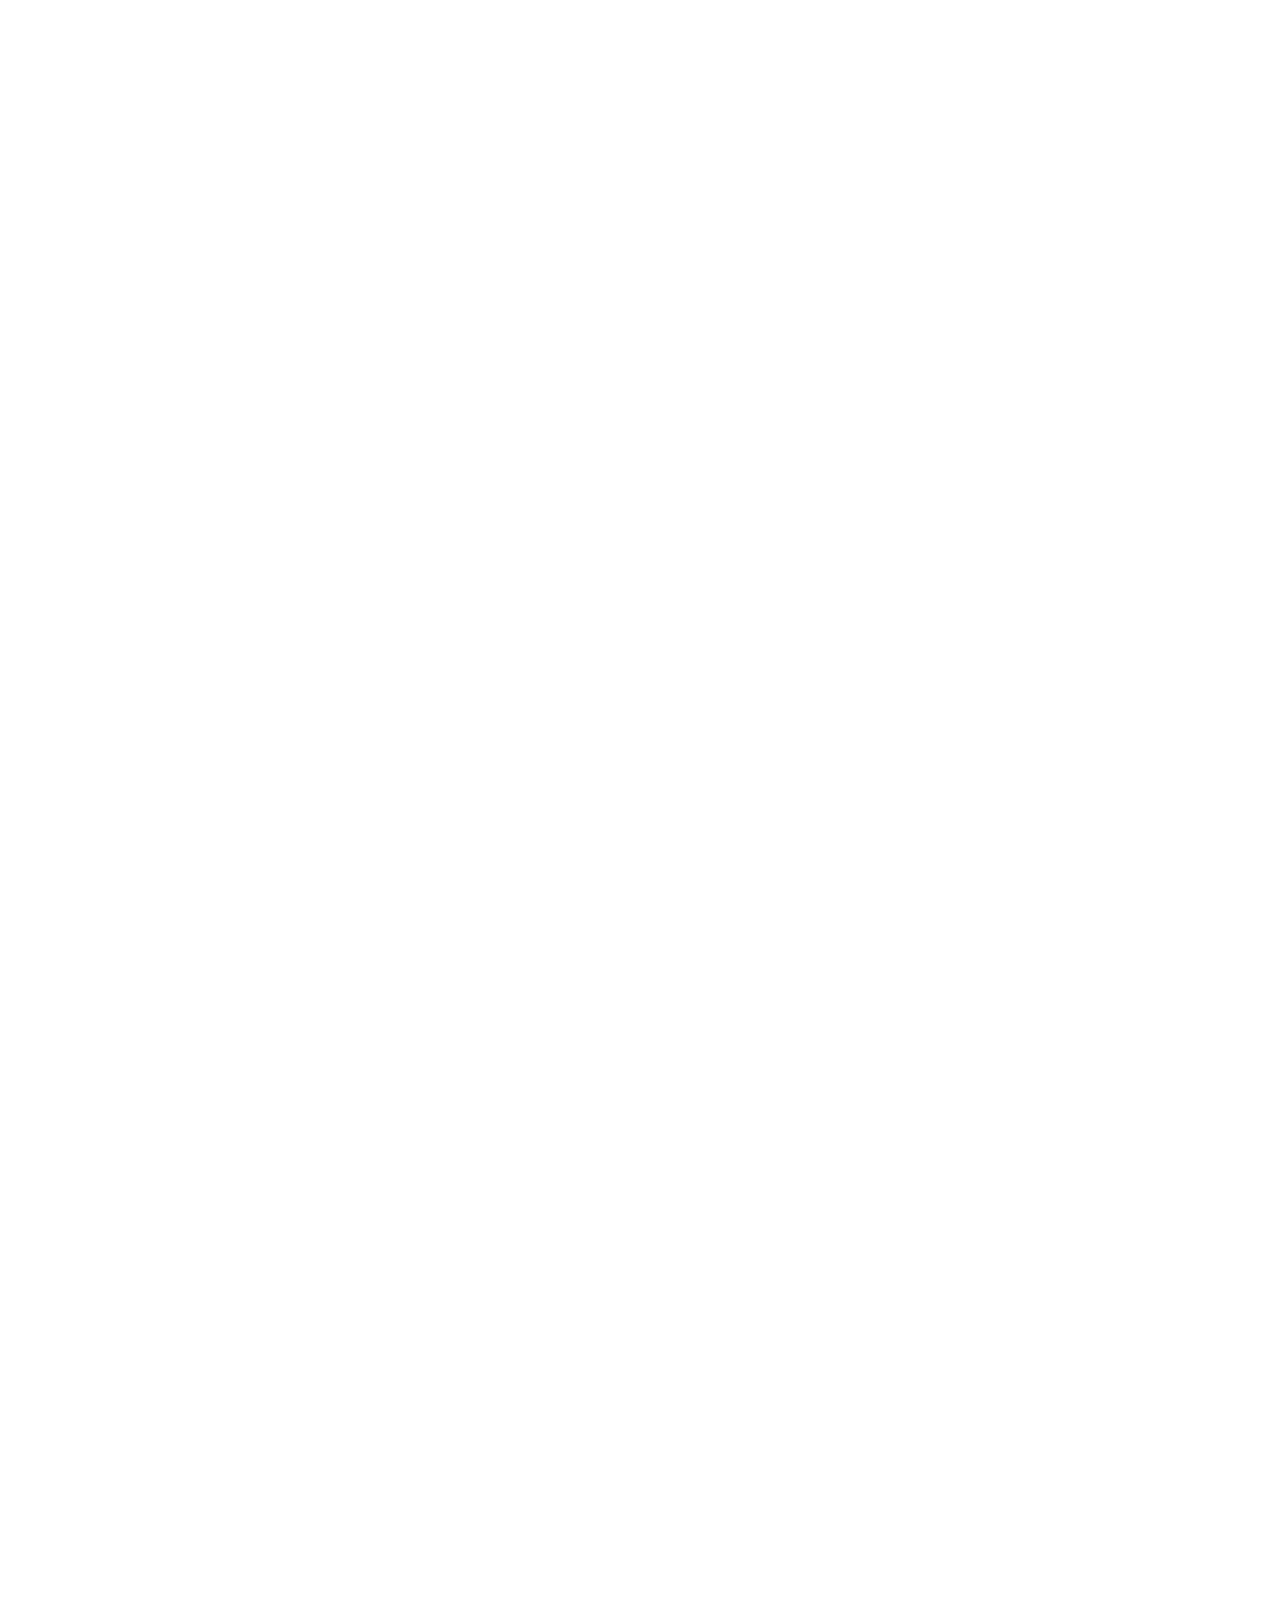
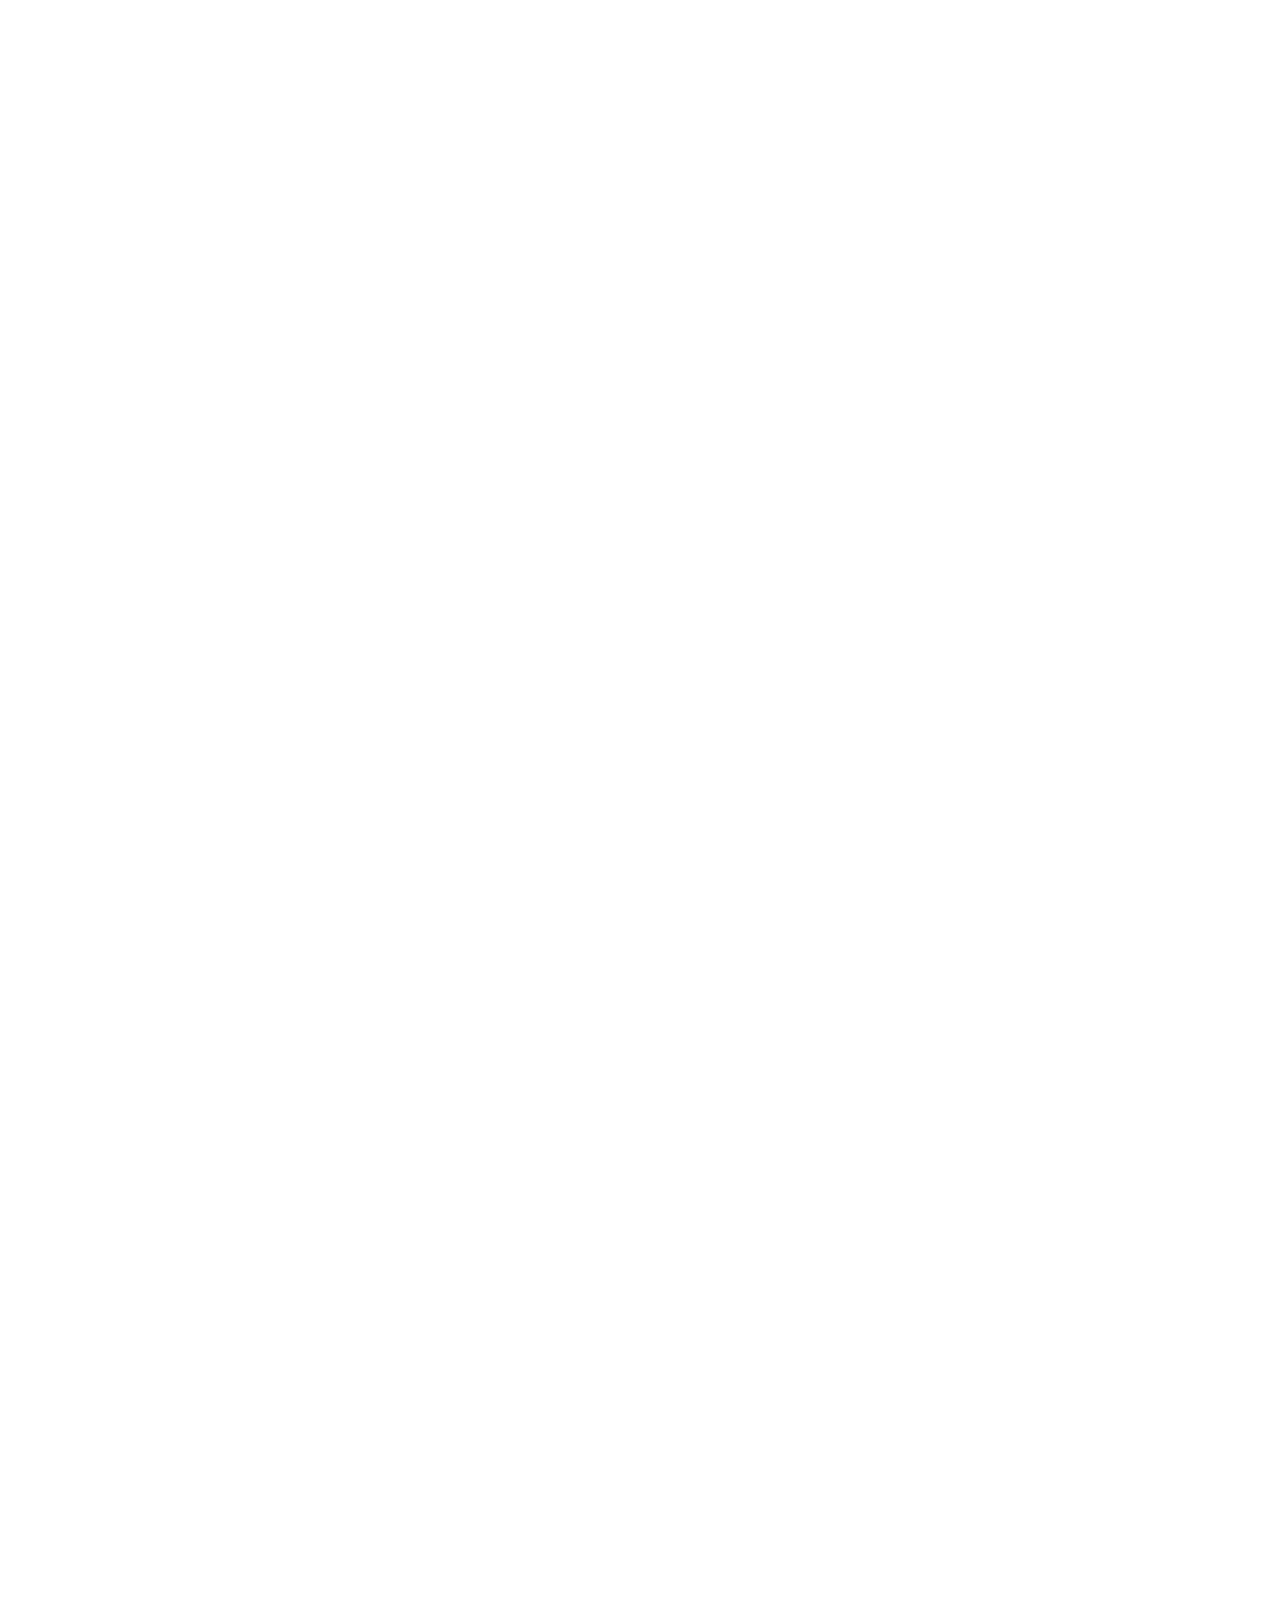
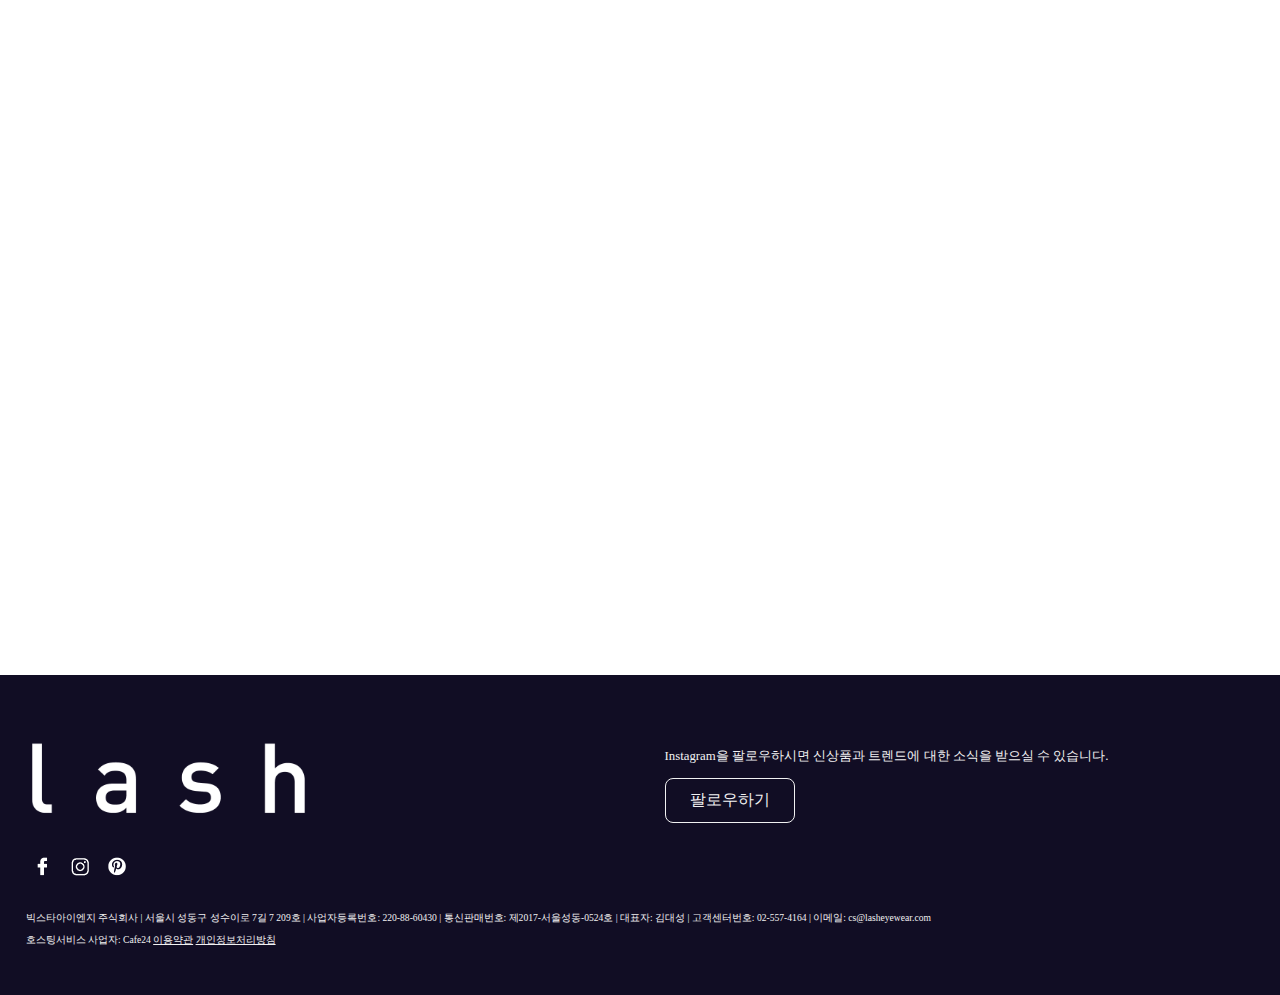
==== commit 74e5ff6d: "file upload" ====
--- a/index.html
+++ b/index.html
@@ -5,46 +5,98 @@
   <meta http-equiv="X-UA-Compatible" content="IE=edge">
   <meta name="viewport" content="width=device-width, initial-scale=1.0">
   <link rel="stylesheet" href="./css/style.css">
+  <script>
+    //  PC웹페이지에 적용할부분
+    var ua = window.navigator.userAgent.toLowerCase();
+    var mobileWindowWidth
+    if(/iphone/.test(ua) || /android/.test(ua) || /opera/.test(ua) || /bada/.test(ua) || /ipad/.test(ua) || /windows ce/.test(ua)) {
+        document.location.replace("./mobile/index.html");
+    }
+  </script>
   <title>LASH 래쉬 &#124; </title>
 </head>
 <body>
   <header class="header">
     <div class="header__inner">
       <h1 class="header__logo">
-        <img class="header__logo--img" src="./images/lash_logo.png" alt="lash">
+        <a href="./index.html">
+          <img class="header__logo--img" src="./images/lash_logo.png" alt="lash">
+        </a>
       </h1>
       <nav class="header__nav1">
         <a href="./pages/frame.html" class="header__nav1--item">안경테</a>
-        <a href="" class="header__nav1--item">선글라스</a>
-        <a href="" class="header__nav1--item">악세서리</a>
+        <a href="./pages/sunglasses.html" class="header__nav1--item">선글라스</a>
+        <a href="./pages/accessorie.html" class="header__nav1--item">악세서리</a>
       </nav>
       <nav class="header__nav2">
-        <a href="" class="header__nav2--item">캠페인</a>
-        <a href="" class="header__nav2--item">저널</a>
-        <a href="" class="header__nav2--item">브랜드</a>
+        <a href="./pages/campaign.html" class="header__nav2--item">캠페인</a>
+        <a href="./pages/journal.html" class="header__nav2--item">저널</a>
+        <a href="./pages/brand.html" class="header__nav2--item">브랜드</a>
       </nav>
       <div class="header__utill">
         <div class="header__utill--search">
-          <a href="">
+          <a href="#">
             <span class="hidden">검색</span>
             <img class="utill-img" src="./images/search.png" alt="">
           </a>
         </div>
-        <a href="" class="header__utill--member">
+        <a href="#" class="header__utill--member">
           <span class="hidden">내 정보 보기</span>
           <img class="utill-img" src="./images/my.png" alt="">
         </a>
-        <a href="" class="header__utill--order">
+        <a href="#" class="header__utill--order">
           <span class="hidden">장바구니</span>
           <img class="utill-img" src="./images/cart.png" alt="">
         </a>
       </div>
     </div>
+    <div class="header__inner--mobile">
+      <a class="header__menu" href="javascript:void(0);">메뉴</a>
+      <div class="header__menu--block">
+        <nav class="header__nav">
+          <a class="header__nav--search" href="#">검색</a>
+          <div class="header__nav--collection">
+            <a class="header__nav--collection-btn" href="javascript:void(0);">아이웨어 컬렉션</a>
+            <div class="header__nav--collection-box">
+              <a class="header__nav--collection-item" href="./pages/frame.html">안경테</a>
+              <a class="header__nav--collection-item" href="./pages/sunglasses.html">선글라스</a>
+              <a class="header__nav--collection-item" href="./pages/accessorie.html">악세서리</a>
+            </div>
+          </div>
+          <a  class="header__nav--item" href="./pages/campaign.html">캠페인</a>
+          <a  class="header__nav--item" href="./pages/journal.html">저널</a>
+          <a  class="header__nav--item" href="./pages/brand.html">브랜드</a>
+        </nav>
+        <nav class="header__utill">
+          <a class="header__utill--item" href="#">login</a>
+          <a class="header__utill--item" href="#">join us</a>
+          <a class="header__utill--item" href="#">Contact Us</a>
+          <a class="header__utill--item" href="#">FAQ</a>
+        </nav>
+      </div>
+      <h1 class="header__logo">
+        <a href="">
+          <img class="header__logo--img" src="../images/lash_logo.png" alt="lash">
+        </a>
+      </h1>
+      <a class="header__order" href="#">장바구니</a>
+    </div>
   </header>
   <main>
     <section>
       <div class="main">
-        <div class="main-banner"></div>
+        <div class="main__banner banner">
+          <div class="main__banner--img"></div>
+          <div class="main__banner--info">
+            <div class="banner__info ">
+              <h2 class="banner__info--title">lash 2023 COLLECTION</h2>
+              <p class="banner__info--description">래쉬의 2023 컬렉션은 선명하며, 복잡하지 않은 것의 아름다움과<br>
+                편안하고 유행하지 않는 우아함을 담은 유니폼을 제안합니다.</p>
+              <a class="banner__btn banner__btn--view-more" href="">자세히 보기</a>
+              <a class="banner__btn banner__btn--view-item" href="">신제품 보기</a>
+            </div>
+          </div>
+        </div>
         <div class="slide">
           <a href="" class="slide__item">
             <img class="slide__item--img" src="./images/1_new.jpg" alt="">
@@ -52,7 +104,7 @@
           </a>
           <a href="" class="slide__item">
             <img class="slide__item--img" src="./images/2.jpg" alt="">
-            <span class="slide__item--text">Restrospect 	&#39;portrait	&#39;</span>
+            <span class="slide__item--text">Restrospect &#39;portrait	&#39;</span>
           </a>
           <a href="" class="slide__item">
             <img class="slide__item--img" src="./images/3.jpg" alt="">
@@ -90,22 +142,22 @@
         </div>
         <div class="footer__flex-box--follow">
           <p class="follow-text">Instagram을 팔로우하시면 신상품과 트렌드에 대한 소식을 받으실 수 있습니다.</p>
-          <a href="" class="follow-btn">
+          <a href="#" class="follow-btn">
             <span class="hidden">인스타그램 바로가기</span>
             팔로우하기
           </a>
         </div>
       </div>
       <div class="footer__sns">
-        <a href="">
+        <a href="#">
           <span class="hidden">페이스북 바로가기</span>
           <img src="./images/footer_fb.png" alt="">
         </a>
-        <a href="">
+        <a href="#">
           <span class="hidden">인스타그램 바로가기</span>
           <img src="./images/footer_ins.png" alt="">
         </a>
-        <a href="">
+        <a href="#">
           <span class="hidden">핀터레스트 바로가기</span>
           <img src="./images/footer_pt.png" alt="">
         </a>
@@ -115,12 +167,13 @@
           빅스타아이엔지 주식회사 | 서울시 성동구 성수이로 7길 7 209호 | 사업자등록번호: 220-88-60430 | 통신판매번호: 제2017-서울성동-0524호 | 대표자: 김대성 | 고객센터번호: 02-557-4164 | 이메일: cs@lasheyewear.com
         </p>
         <p class="footer__info--text">
-          호스팅서비스 사업자: Cafe24 <a href="" class="footer__info--link">이용약관</a> <a href="" class="footer__info--link">개인정보처리방침</a>
+          호스팅서비스 사업자: Cafe24 <a href="#" class="footer__info--link">이용약관</a> <a href="#" class="footer__info--link">개인정보처리방침</a>
         </p>
       </div>
     </div>
   </footer>
 
   <script src="./js/main.js"></script>
+  <script src="./mobile/js/mobile-header.js"></script>
 </body>
 </html>--- a/css/style.css
+++ b/css/style.css
@@ -1,3 +1,6 @@
+@import url("https://fonts.googleapis.com/css2?family=Cute+Font&family=Festive&family=Hind+Siliguri:wght@300;400;500;600;700&family=Merriweather:wght@300&family=Noto+Sans+KR:wght@300;400;500;700;900&family=Zen+Old+Mincho&display=swap");
+@import url("https://fonts.googleapis.com/css2?family=Cute+Font&family=Festive&family=Hind+Siliguri:wght@300;400;500;600;700&family=Merriweather:wght@300&family=Noto+Sans+KR:wght@300;400;500;700;900&family=Zen+Old+Mincho&display=swap");
+@import url("https://fonts.googleapis.com/css2?family=Cute+Font&family=Festive&family=Gentium+Book+Basic&family=Hind+Siliguri:wght@300;400;500;600;700&family=Merriweather:wght@300&family=Noto+Sans+KR:wght@300;400;500;700;900&family=Zen+Old+Mincho&display=swap");
 * {
   box-sizing: border-box;
 }
@@ -37,6 +40,9 @@
   width: 100%;
   height: 60px;
 }
+.header__inner--mobile {
+  display: none;
+}
 .header__inner {
   display: flex;
   justify-content: space-between;
@@ -88,12 +94,194 @@
   width: 1.5rem;
 }
 
-.main-banner {
+@media (max-width: 1024px) {
+  .header {
+    width: 100%;
+    height: 60px;
+  }
+  .header__inner {
+    display: none;
+  }
+  .header__inner--mobile {
+    display: flex;
+    justify-content: space-between;
+    align-items: center;
+    position: relative;
+    width: 100%;
+    height: 100%;
+    padding: 5px 6vw;
+  }
+  .header__logo {
+    width: 5rem;
+    margin: 0 0 0 0.5em;
+  }
+  .header__logo--img {
+    width: 100%;
+  }
+  .header__menu--block {
+    z-index: 100;
+    position: absolute;
+    overflow: hidden;
+    top: 60px;
+    left: 0;
+    width: 100%;
+    height: 0;
+    background-color: #fff;
+    text-align: center;
+    transition: 1s;
+  }
+  .header__menu--block.block {
+    height: 100vh;
+  }
+  .header__nav {
+    display: flex;
+    flex-direction: column;
+    padding-top: 3em;
+  }
+  .header__nav--search {
+    margin-bottom: 1em;
+  }
+  .header__nav--collection {
+    margin: 1em 0;
+  }
+  .header__nav--collection-btn {
+    position: relative;
+    padding-bottom: 0.5em;
+  }
+  .header__nav--collection-btn::after {
+    content: "";
+    position: absolute;
+    bottom: 0;
+    left: 50%;
+    transform: translateX(-50%);
+    display: block;
+    width: 0;
+    height: 1px;
+    background-color: #000;
+    transition: 0.5s;
+  }
+  .header__nav--collection-btn.block::after {
+    width: 100%;
+  }
+  .header__nav--collection-box {
+    overflow: hidden;
+    display: flex;
+    max-height: 0;
+    flex-direction: column;
+    padding-top: 1.5em;
+    transition: 1s;
+  }
+  .header__nav--collection-box.block {
+    max-height: 100vh;
+  }
+  .header__nav--collection-item {
+    margin-bottom: 1em;
+  }
+  .header__nav--item {
+    margin: 1em 0;
+  }
+  .header__utill {
+    display: flex;
+    flex-direction: column;
+    justify-content: flex-start;
+    width: 100%;
+    margin-top: 2em;
+  }
+  .header__utill--item {
+    margin: 1em 0;
+    font-size: 0.8rem;
+    font-weight: 700;
+  }
+}
+.footer {
+  height: 320px;
+  background-color: #110d24;
+}
+.footer__inner {
+  width: 100%;
+  height: 100%;
+  padding: 2rem 2vw;
+}
+.footer__flex-box {
+  display: flex;
+  justify-content: space-between;
+  width: 100%;
+}
+.footer__flex-box--logo {
+  width: 48%;
+}
+.footer__flex-box--logo .footer__logo--img {
+  width: 350px;
+  margin-left: -1.5em;
+}
+.footer__flex-box--follow {
+  display: flex;
+  flex-direction: column;
+  justify-content: center;
+  align-items: flex-start;
+  width: 48%;
+  color: #f1f1f2;
+}
+.footer__flex-box--follow .follow-text {
+  font-size: 0.8rem;
+}
+.footer__flex-box--follow .follow-btn {
+  padding: 0.7em 1.5em;
+  border: 1px solid #f1f1f2;
+  border-radius: 0.5em;
+  color: #f1f1f2;
+}
+.footer__sns {
+  padding: 0 0 1rem 0;
+}
+.footer__info--text {
+  font-size: 0.6rem;
+  color: #f1f1f2;
+}
+.footer__info--link {
+  text-decoration: underline;
+  color: #f1f1f2;
+}
+
+.main__banner {
+  display: flex;
   width: 100%;
   height: calc(100vh - 60px);
-  background: url(../images//lash_main.jpg) no-repeat;
+  margin-bottom: 4rem;
+  border-bottom: 1px solid #e4e4e4;
+}
+.main__banner--img {
+  width: 50%;
+  background: url(../images/221204_PC_MAIN1_real.jpeg) no-repeat;
   background-size: cover;
-  margin-bottom: 4rem;
+  background-position: center;
+}
+.main__banner--info {
+  display: flex;
+  justify-content: center;
+  align-items: center;
+  width: 50%;
+}
+
+.banner__info {
+  text-align: center;
+}
+.banner__info--title {
+  font-size: 3rem;
+  font-weight: normal;
+  font-family: "Merriweather", serif;
+  letter-spacing: -3px;
+}
+.banner__info--description {
+  margin-bottom: 2.5em;
+}
+.banner__btn {
+  display: inline-block;
+  padding: 1em 3em;
+  border: 1px solid #e4e4e4;
+  border-radius: 5px;
+  font-size: 0.75rem;
+  font-weight: bold;
 }
 
 .slide {
@@ -129,61 +317,12 @@
   top: 1.5em;
   left: 1.5em;
   width: calc(100% - 10px);
+  font-family: "Merriweather", serif;
   font-size: 1.5rem;
   font-weight: 900;
   color: #fff;
 }
 
-.footer {
-  height: 320px;
-  background-color: #110d24;
-}
-.footer__inner {
-  width: 100%;
-  height: 100%;
-  padding: 2rem 2vw;
-}
-.footer__flex-box {
-  display: flex;
-  justify-content: space-between;
-  width: 100%;
-}
-.footer__flex-box--logo {
-  width: 48%;
-}
-.footer__flex-box--logo .footer__logo--img {
-  width: 350px;
-  margin-left: -1.5em;
-}
-.footer__flex-box--follow {
-  display: flex;
-  flex-direction: column;
-  justify-content: center;
-  align-items: flex-start;
-  width: 48%;
-  color: #f1f1f2;
-}
-.footer__flex-box--follow .follow-text {
-  font-size: 0.8rem;
-}
-.footer__flex-box--follow .follow-btn {
-  padding: 0.7em 1.5em;
-  border: 1px solid #f1f1f2;
-  border-radius: 0.5em;
-  color: #f1f1f2;
-}
-.footer__sns {
-  padding: 0 0 1rem 0;
-}
-.footer__info--text {
-  font-size: 0.6rem;
-  color: #f1f1f2;
-}
-.footer__info--link {
-  text-decoration: underline;
-  color: #f1f1f2;
-}
-
 .category__inner {
   display: flex;
   justify-content: center;
@@ -211,12 +350,12 @@
   border: 1px solid #000;
 }
 
+.glasses__count {
+  display: block;
+  margin: 0.5rem 0;
+}
 .glasses__inner {
   padding: 0 5px;
-}
-.glasses__count {
-  display: block;
-  margin: 0.5rem 0;
 }
 .glasses__grid-box {
   display: grid;
@@ -224,40 +363,372 @@
   gap: 5px;
   width: 100%;
 }
-
-.item {
+.glasses .item {
   display: none;
 }
-.item.block {
-  display: block;
-}
-.item__link {
-  display: block;
-}
-.item__img {
+.glasses .item.block {
+  display: block;
+}
+.glasses .item__link {
+  display: block;
+}
+.glasses .item__img {
   width: 100%;
   border-radius: 10px;
 }
-.item__info {
+.glasses .item__info {
   display: flex;
   justify-content: space-between;
   padding: 0.5rem 0.5rem 0 0.5rem;
   font-weight: 600;
 }
-.item__info--name {
+.glasses .item__info--name {
   margin: 0 0 0.5em 0;
 }
-.item-color {
+.glasses .item-color {
   display: inline-block;
   width: 12px;
   height: 12px;
   padding-bottom: 2.5rem;
 }
-.item__color {
+.glasses .item__color {
   padding: 0 0.5rem;
 }
-.item__color--img {
+.glasses .item__color--img {
   width: 100%;
   border: 1px solid #eee;
   border-radius: 50%;
+}
+
+@media (max-width: 768px) {
+  .glasses__grid-box {
+    grid-template-columns: repeat(2, 1fr);
+  }
+}
+@media (max-width: 480px) {
+  .glasses__grid-box {
+    grid-template-columns: repeat(1, 1fr);
+  }
+}
+.sunglasses__inner {
+  padding: 0 5px;
+}
+.sunglasses__grid-box {
+  display: grid;
+  grid-template-columns: repeat(4, 1fr);
+  gap: 5px;
+  width: 100%;
+}
+.sunglasses .item__img {
+  width: 100%;
+  border-radius: 10px;
+}
+.sunglasses .item__info {
+  display: flex;
+  justify-content: space-between;
+  padding: 0.5rem 0.5rem 0 0.5rem;
+  font-weight: 600;
+}
+.sunglasses .item__info--name {
+  margin: 0 0 0.5em 0;
+}
+.sunglasses .item-color {
+  display: inline-block;
+  width: 12px;
+  height: 12px;
+  padding-bottom: 2.5rem;
+}
+.sunglasses .item__color {
+  padding: 0 0.5rem;
+}
+.sunglasses .item__color--img {
+  width: 100%;
+  border: 1px solid #eee;
+  border-radius: 50%;
+}
+
+@media (max-width: 768px) {
+  .sunglasses__grid-box {
+    grid-template-columns: repeat(2, 1fr);
+  }
+}
+@media (max-width: 480px) {
+  .sunglasses__grid-box {
+    grid-template-columns: repeat(1, 1fr);
+  }
+}
+.accessorie__inner {
+  padding: 0 5px;
+}
+.accessorie__grid-box {
+  display: grid;
+  grid-template-columns: repeat(4, 1fr);
+  gap: 5px;
+  width: 100%;
+}
+.accessorie .item__img {
+  width: 100%;
+  border-radius: 10px;
+}
+.accessorie .item__info {
+  display: flex;
+  justify-content: space-between;
+  padding: 0.5rem 0.5rem 0 0.5rem;
+  font-weight: 600;
+}
+.accessorie .item__info--name {
+  margin: 0 0 0.5em 0;
+}
+.accessorie .item__info--price {
+  color: #999;
+}
+
+@media (max-width: 768px) {
+  .accessorie__grid-box {
+    grid-template-columns: repeat(2, 1fr);
+  }
+}
+@media (max-width: 480px) {
+  .accessorie__grid-box {
+    grid-template-columns: repeat(1, 1fr);
+  }
+}
+.campaign__inner {
+  padding: 0 5px;
+}
+.campaign__grid-box {
+  display: grid;
+  grid-template-columns: repeat(4, 1fr);
+  gap: 5px;
+  width: 100%;
+}
+.campaign__item {
+  position: relative;
+}
+.campaign__item--img {
+  width: 100%;
+  height: calc((100vh - 64px) * 0.6);
+  border-radius: 10px;
+}
+.campaign__item--text {
+  font-family: "Merriweather", serif;
+  font-weight: 300;
+  position: absolute;
+  bottom: 1.5em;
+  left: 1em;
+  font-size: 1.2rem;
+  letter-spacing: -0.5px;
+  color: #fff;
+}
+
+@media (max-width: 768px) {
+  .campaign__grid-box {
+    grid-template-columns: repeat(2, 1fr);
+  }
+}
+@media (max-width: 480px) {
+  .campaign__grid-box {
+    grid-template-columns: repeat(1, 1fr);
+  }
+}
+.journal__inner {
+  padding: 0 5px;
+}
+.journal__grid-box {
+  display: grid;
+  grid-template-columns: repeat(4, 1fr);
+  gap: 5px;
+  width: 100%;
+}
+.journal__item--img {
+  width: 100%;
+  border-radius: 10px;
+}
+.journal__item--info {
+  padding: 0 0.5rem;
+}
+.journal__item--title {
+  font-family: "Merriweather", serif;
+  font-weight: 300;
+  display: inline-block;
+  margin: 2em 0 0.5em;
+  font-size: 1.4rem;
+}
+.journal__item--text {
+  font-family: "Noto Sans KR", sans-serif;
+  line-height: 1.7em;
+  font-size: 0.9rem;
+  color: #1b1c1c;
+}
+
+@media (max-width: 768px) {
+  .journal__grid-box {
+    grid-template-columns: repeat(2, 1fr);
+  }
+}
+.brand__img {
+  width: 100%;
+  height: calc(100vh - 60px);
+  margin-bottom: 300px;
+  background: url(../images/771c2dd4f02af30b7ea150c28faaf17e.jpg) no-repeat;
+  background-size: cover;
+}
+.brand__info {
+  margin-bottom: 600px;
+  text-align: center;
+}
+.brand__info--title {
+  font-family: "Merriweather", serif;
+  font-weight: 300;
+  font-size: 1.84rem;
+}
+.brand__info--text {
+  font-size: 0.75rem;
+  letter-spacing: -0.5px;
+  color: #353535;
+}
+
+.main {
+  width: 100%;
+  height: auto;
+}
+
+.product {
+  width: 100%;
+  height: 400vh;
+  background: #f1efed;
+}
+.product__inner {
+  position: relative;
+  width: 100%;
+  height: 100%;
+  padding: 1vw 2vw;
+}
+.product__scroll {
+  width: 50%;
+}
+.product__scroll--img {
+  width: 100%;
+}
+.product__info {
+  position: fixed;
+  top: calc(60px + 1vw);
+  right: 2vw;
+  overflow-x: hidden;
+  overflow-y: scroll;
+  width: 50%;
+  height: calc(100vh - 60px - 2vw);
+  padding: 2.5vh 7.5vh 0;
+  background: #fff;
+  border-radius: 1rem;
+}
+
+.info__text--title {
+  margin: 0.8em 0;
+  font-size: 1.1rem;
+}
+.info__text--price {
+  color: #292929;
+}
+.info__text--text {
+  font-size: 1.1rem;
+  margin: 0.8em 0;
+}
+.info__color {
+  display: grid;
+  grid-template-columns: repeat(5, 1fr);
+  gap: 10px;
+}
+.info__color--img {
+  width: 100%;
+}
+.info__btn {
+  display: grid;
+  grid-template-columns: repeat(2, 1fr);
+  gap: 10px;
+  margin-top: 10px;
+}
+.info__btn--cart {
+  height: 56px;
+  font-size: 1.1rem;
+  text-align: center;
+  line-height: 56px;
+  border: 1px solid #000;
+}
+.info__btn--npay {
+  background: #00c73c url(../images/npay_sp_payment.png) no-repeat;
+  background-size: 74px;
+  background-position: center;
+  height: 56px;
+}
+.info__btn--buy {
+  grid-column: 1/3;
+  height: 56px;
+  background: #000;
+  color: #fff;
+  text-align: center;
+  line-height: 56px;
+}
+.info__detail--title {
+  display: block;
+  padding: 1.1em 0;
+  border-bottom: 1px solid #000;
+  background: url(../images/point_dw.png) no-repeat;
+  background-position: right;
+}
+.info__detail--text {
+  font-size: 0.9rem;
+  color: #1b1c1c;
+}
+.info__detail--text-box {
+  display: none;
+}
+.info__detail--text-box.block {
+  display: block;
+}
+.info__description--title {
+  display: block;
+  padding: 1.1em 0;
+  border-bottom: 1px solid #000;
+  background: url(../images/point_dw.png) no-repeat;
+  background-position: right;
+}
+.info__description--text-box {
+  display: none;
+}
+.info__description--text-box.block {
+  display: block;
+}
+.info__shipping--title {
+  display: block;
+  padding: 1.1em 0;
+  border-bottom: 1px solid #000;
+  background: url(../images/point_dw.png) no-repeat;
+  background-position: right;
+}
+.info__shipping--lists {
+  padding-left: 1em;
+}
+.info__shipping--text-box {
+  display: none;
+}
+.info__shipping--text-box.block {
+  display: block;
+}
+
+@media (max-width: 1024px) {
+  .info__color {
+    grid-template-columns: repeat(3, 1fr);
+  }
+  .info__btn {
+    grid-template-columns: repeat(1, 1fr);
+  }
+  .info__btn--buy {
+    grid-column: 1/1;
+    height: 56px;
+    background: #000;
+    color: #fff;
+    text-align: center;
+    line-height: 56px;
+  }
 }